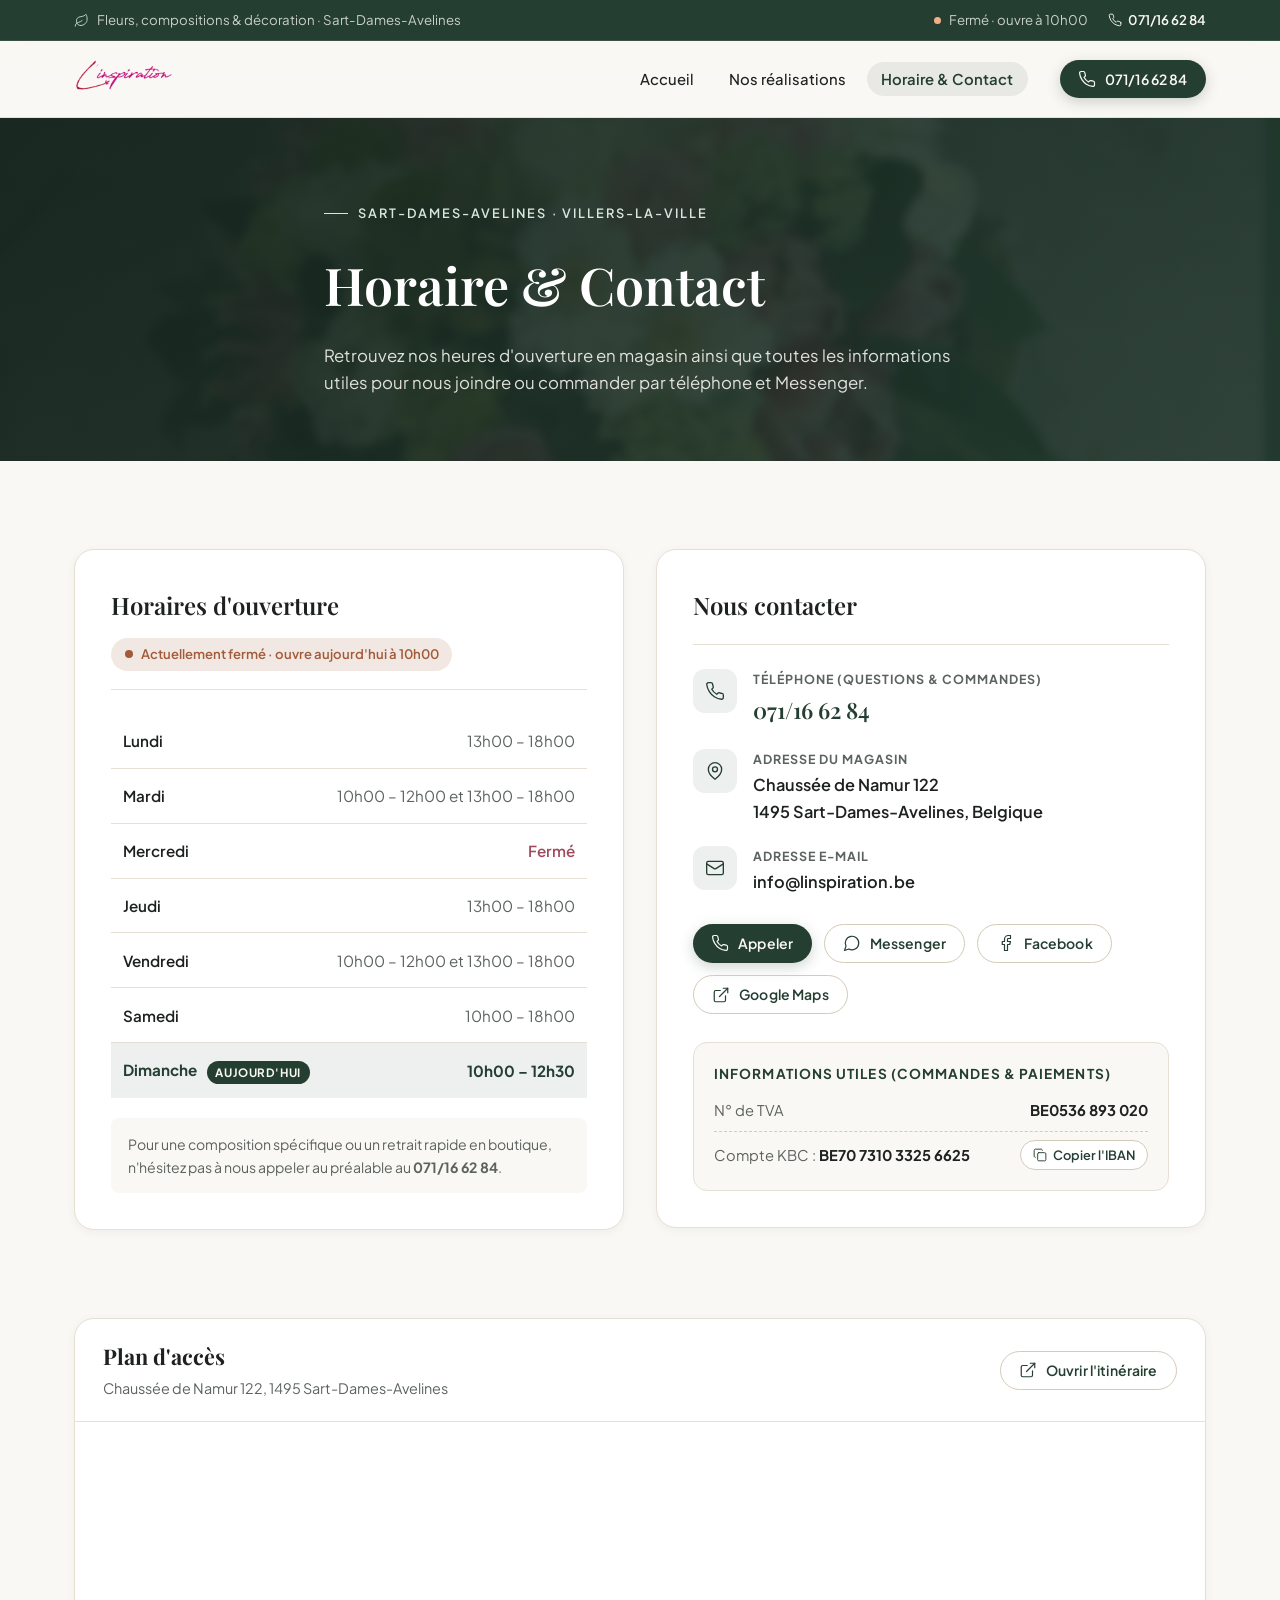
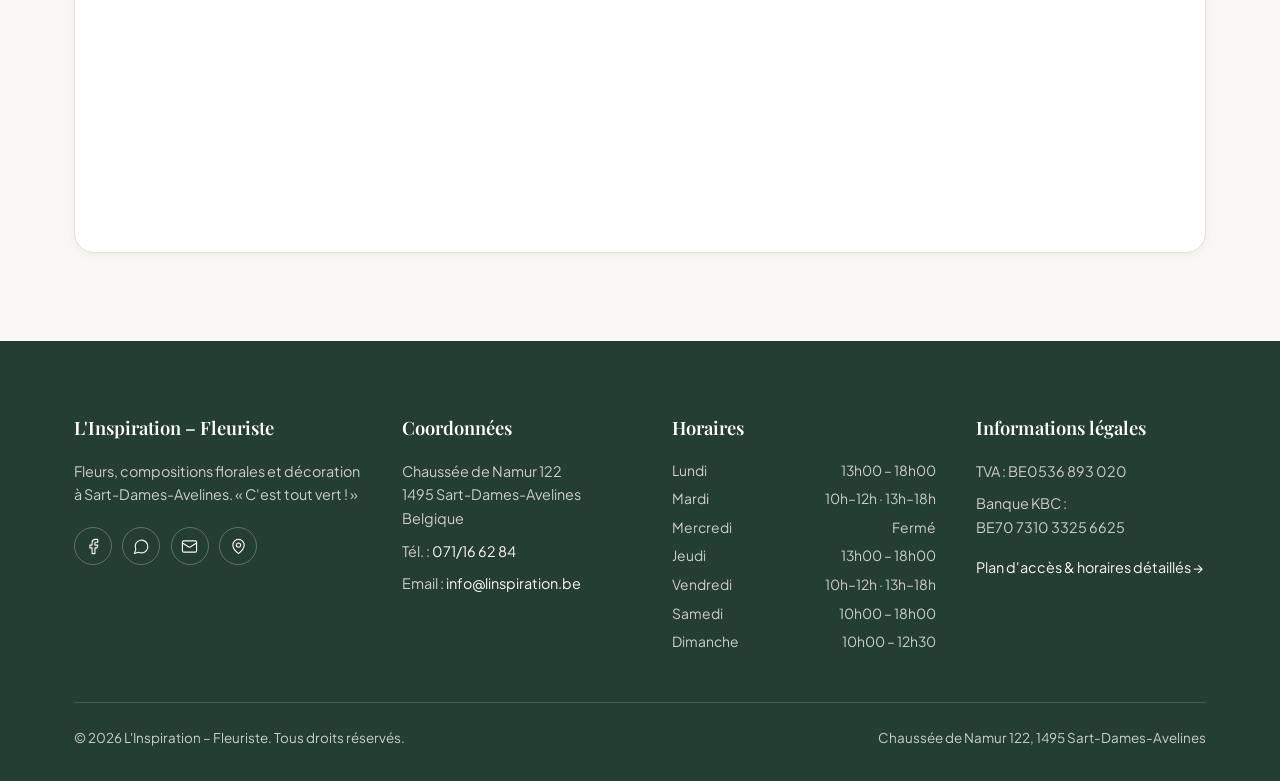
==== horaire-contact.html @ 0d16fe01 "first commit" ====
<!DOCTYPE html>
<html lang="fr">
<head>
  <meta charset="UTF-8">
  <meta name="viewport" content="width=device-width, initial-scale=1.0">
  <title>Horaire &amp; Contact – L'Inspiration – Fleuriste</title>
  <meta name="description" content="Consultez les horaires d'ouverture, le plan d'accès et les coordonnées de L'Inspiration – Fleuriste, Chaussée de Namur 122 à Sart-Dames-Avelines.">
  <!-- Retirer cette balise lors de la mise en production finale -->
  <meta name="robots" content="noindex, nofollow">

  <link rel="preconnect" href="https://fonts.googleapis.com">
  <link rel="preconnect" href="https://fonts.gstatic.com" crossorigin>
  <link href="https://fonts.googleapis.com/css2?family=Playfair+Display:ital,wght@0,500;0,600;0,700;1,400&family=Plus+Jakarta+Sans:wght@400;500;600;700&display=swap" rel="stylesheet">
  <link rel="stylesheet" href="styles.css">
</head>
<body>
  <!-- Top bar -->
  <div class="topbar">
    <div class="container topbar__inner">
      <div class="topbar__left">
        <svg viewBox="0 0 24 24" fill="none" stroke="currentColor" stroke-width="1.6" stroke-linecap="round" stroke-linejoin="round" aria-hidden="true"><path d="M11 20A7 7 0 0 1 9.8 6.1C15.5 5 17 4.48 19 2c1 2 2 4.18 2 8 0 5.5-4.78 10-10 10Z"/><path d="M2 21c0-3 1.85-5.36 5.08-6C9.5 14.52 12 13 13 12"/></svg>
        <span>Fleurs, compositions &amp; décoration · Sart-Dames-Avelines</span>
      </div>
      <div class="topbar__right">
        <span class="topbar__status js-open-status" data-status-format="short">
          <span class="status-dot" aria-hidden="true"></span>
          <span class="js-status-text">Horaires d'ouverture</span>
        </span>
        <a href="tel:+3271166284" class="topbar__phone">
          <svg viewBox="0 0 24 24" fill="none" stroke="currentColor" stroke-width="1.6" stroke-linecap="round" stroke-linejoin="round" aria-hidden="true"><path d="M22 16.92v3a2 2 0 0 1-2.18 2 19.79 19.79 0 0 1-8.63-3.07 19.5 19.5 0 0 1-6-6 19.79 19.79 0 0 1-3.07-8.67A2 2 0 0 1 4.11 2h3a2 2 0 0 1 2 1.72 12.84 12.84 0 0 0 .7 2.81 2 2 0 0 1-.45 2.11L8.09 9.91a16 16 0 0 0 6 6l1.27-1.27a2 2 0 0 1 2.11-.45 12.84 12.84 0 0 0 2.81.7A2 2 0 0 1 22 16.92z"/></svg>
          <span>071/16 62 84</span>
        </a>
      </div>
    </div>
  </div>

  <!-- Navigation principale -->
  <header class="navbar">
    <div class="container navbar__inner">
      <a href="index.html" class="navbar__brand" aria-label="L'Inspiration – Fleuriste, retour à l'accueil">
        <img src="assets/cropped-001-e1586112991215.png" alt="Logo L'Inspiration – Fleuriste" class="navbar__logo" width="104" height="48">
      </a>

      <nav class="navbar__menu" id="main-menu" aria-label="Navigation principale">
        <ul class="navbar__links">
          <li><a href="index.html" class="navbar__link">Accueil</a></li>
          <li><a href="index.html#realisations" class="navbar__link">Nos réalisations</a></li>
          <li><a href="horaire-contact.html" class="navbar__link" aria-current="page">Horaire &amp; Contact</a></li>
        </ul>
        <a href="tel:+3271166284" class="btn btn--primary btn--sm">
          <svg viewBox="0 0 24 24" fill="none" stroke="currentColor" stroke-width="1.6" stroke-linecap="round" stroke-linejoin="round" aria-hidden="true"><path d="M22 16.92v3a2 2 0 0 1-2.18 2 19.79 19.79 0 0 1-8.63-3.07 19.5 19.5 0 0 1-6-6 19.79 19.79 0 0 1-3.07-8.67A2 2 0 0 1 4.11 2h3a2 2 0 0 1 2 1.72 12.84 12.84 0 0 0 .7 2.81 2 2 0 0 1-.45 2.11L8.09 9.91a16 16 0 0 0 6 6l1.27-1.27a2 2 0 0 1 2.11-.45 12.84 12.84 0 0 0 2.81.7A2 2 0 0 1 22 16.92z"/></svg>
          <span>071/16 62 84</span>
        </a>
      </nav>

      <button type="button" class="navbar__toggle" aria-label="Ouvrir le menu" aria-expanded="false" aria-controls="main-menu">
        <span></span>
        <span></span>
        <span></span>
      </button>
    </div>
  </header>

  <main>
    <!-- En-tête de page -->
    <section class="page-hero">
      <img src="assets/vasque-1920x1080.jpg" alt="" class="page-hero__bg" aria-hidden="true">
      <div class="page-hero__overlay" aria-hidden="true"></div>
      <div class="container page-hero__inner">
        <p class="hero__eyebrow">Sart-Dames-Avelines · Villers-la-Ville</p>
        <h1 class="page-hero__title">Horaire &amp; Contact</h1>
        <p class="page-hero__lead">
          Retrouvez nos heures d'ouverture en magasin ainsi que toutes les informations utiles pour nous joindre ou commander par téléphone et Messenger.
        </p>
      </div>
    </section>

    <!-- Grille Horaires + Coordonnées -->
    <section class="section">
      <div class="container contact-grid">
        <!-- Carte Horaires -->
        <div class="info-card reveal">
          <div class="info-card__head">
            <h2 class="info-card__title">Horaires d'ouverture</h2>
            <span class="status-pill js-open-status" data-status-format="long">
              <span class="status-dot" aria-hidden="true"></span>
              <span class="js-status-text">Vérification...</span>
            </span>
          </div>

          <table class="hours-table" aria-label="Horaires d'ouverture de la boutique">
            <tbody>
              <tr data-day-index="1">
                <th scope="row">Lundi</th>
                <td>13h00 – 18h00</td>
              </tr>
              <tr data-day-index="2">
                <th scope="row">Mardi</th>
                <td>10h00 – 12h00 et 13h00 – 18h00</td>
              </tr>
              <tr data-day-index="3">
                <th scope="row">Mercredi</th>
                <td class="is-closed-day">Fermé</td>
              </tr>
              <tr data-day-index="4">
                <th scope="row">Jeudi</th>
                <td>13h00 – 18h00</td>
              </tr>
              <tr data-day-index="5">
                <th scope="row">Vendredi</th>
                <td>10h00 – 12h00 et 13h00 – 18h00</td>
              </tr>
              <tr data-day-index="6">
                <th scope="row">Samedi</th>
                <td>10h00 – 18h00</td>
              </tr>
              <tr data-day-index="0">
                <th scope="row">Dimanche</th>
                <td>10h00 – 12h30</td>
              </tr>
            </tbody>
          </table>

          <p class="hours-note">
            Pour une composition spécifique ou un retrait rapide en boutique, n'hésitez pas à nous appeler au préalable au <strong>071/16 62 84</strong>.
          </p>
        </div>

        <!-- Carte Coordonnées & Paiement -->
        <div class="info-card reveal">
          <div class="info-card__head">
            <h2 class="info-card__title">Nous contacter</h2>
          </div>

          <div class="contact-list">
            <div class="contact-item">
              <div class="contact-item__icon"><svg viewBox="0 0 24 24" fill="none" stroke="currentColor" stroke-width="1.6" stroke-linecap="round" stroke-linejoin="round" aria-hidden="true"><path d="M22 16.92v3a2 2 0 0 1-2.18 2 19.79 19.79 0 0 1-8.63-3.07 19.5 19.5 0 0 1-6-6 19.79 19.79 0 0 1-3.07-8.67A2 2 0 0 1 4.11 2h3a2 2 0 0 1 2 1.72 12.84 12.84 0 0 0 .7 2.81 2 2 0 0 1-.45 2.11L8.09 9.91a16 16 0 0 0 6 6l1.27-1.27a2 2 0 0 1 2.11-.45 12.84 12.84 0 0 0 2.81.7A2 2 0 0 1 22 16.92z"/></svg></div>
              <div>
                <span class="contact-item__label">Téléphone (questions &amp; commandes)</span>
                <a href="tel:+3271166284" class="contact-item__value contact-item__value--lg contact-item__link">071/16 62 84</a>
              </div>
            </div>

            <div class="contact-item">
              <div class="contact-item__icon"><svg viewBox="0 0 24 24" fill="none" stroke="currentColor" stroke-width="1.6" stroke-linecap="round" stroke-linejoin="round" aria-hidden="true"><path d="M20 10c0 6-8 12-8 12s-8-6-8-12a8 8 0 0 1 16 0Z"/><circle cx="12" cy="10" r="3"/></svg></div>
              <div>
                <span class="contact-item__label">Adresse du magasin</span>
                <address class="contact-item__value">
                  Chaussée de Namur 122<br>
                  1495 Sart-Dames-Avelines, Belgique
                </address>
              </div>
            </div>

            <div class="contact-item">
              <div class="contact-item__icon"><svg viewBox="0 0 24 24" fill="none" stroke="currentColor" stroke-width="1.6" stroke-linecap="round" stroke-linejoin="round" aria-hidden="true"><rect width="20" height="16" x="2" y="4" rx="2"/><path d="m22 7-8.97 5.7a1.94 1.94 0 0 1-2.06 0L2 7"/></svg></div>
              <div>
                <span class="contact-item__label">Adresse e-mail</span>
                <a href="mailto:info@linspiration.be" class="contact-item__value contact-item__link">info@linspiration.be</a>
              </div>
            </div>
          </div>

          <div class="contact-actions">
            <a href="tel:+3271166284" class="btn btn--primary btn--sm">
              <svg viewBox="0 0 24 24" fill="none" stroke="currentColor" stroke-width="1.6" stroke-linecap="round" stroke-linejoin="round" aria-hidden="true"><path d="M22 16.92v3a2 2 0 0 1-2.18 2 19.79 19.79 0 0 1-8.63-3.07 19.5 19.5 0 0 1-6-6 19.79 19.79 0 0 1-3.07-8.67A2 2 0 0 1 4.11 2h3a2 2 0 0 1 2 1.72 12.84 12.84 0 0 0 .7 2.81 2 2 0 0 1-.45 2.11L8.09 9.91a16 16 0 0 0 6 6l1.27-1.27a2 2 0 0 1 2.11-.45 12.84 12.84 0 0 0 2.81.7A2 2 0 0 1 22 16.92z"/></svg>
              <span>Appeler</span>
            </a>
            <a href="https://www.messenger.com/t/1803857509942127" target="_blank" rel="noopener noreferrer" class="btn btn--outline btn--sm">
              <svg viewBox="0 0 24 24" fill="none" stroke="currentColor" stroke-width="1.6" stroke-linecap="round" stroke-linejoin="round" aria-hidden="true"><path d="M7.9 20A9 9 0 1 0 4 16.1L2 22Z"/></svg>
              <span>Messenger</span>
            </a>
            <a href="https://www.facebook.com/Linspiration-1803857509942127/" target="_blank" rel="noopener noreferrer" class="btn btn--outline btn--sm">
              <svg viewBox="0 0 24 24" fill="none" stroke="currentColor" stroke-width="1.6" stroke-linecap="round" stroke-linejoin="round" aria-hidden="true"><path d="M18 2h-3a5 5 0 0 0-5 5v3H7v4h3v8h4v-8h3l1-4h-4V7a1 1 0 0 1 1-1h3z"/></svg>
              <span>Facebook</span>
            </a>
            <a href="https://goo.gl/maps/VJ64r3A7Ef9FLyR17" target="_blank" rel="noopener noreferrer" class="btn btn--outline btn--sm">
              <svg viewBox="0 0 24 24" fill="none" stroke="currentColor" stroke-width="1.6" stroke-linecap="round" stroke-linejoin="round" aria-hidden="true"><path d="M18 13v6a2 2 0 0 1-2 2H5a2 2 0 0 1-2-2V8a2 2 0 0 1 2-2h6"/><polyline points="15 3 21 3 21 9"/><line x1="10" x2="21" y1="14" y2="3"/></svg>
              <span>Google Maps</span>
            </a>
          </div>

          <div class="payment-box">
            <h3 class="payment-box__title">Informations utiles (commandes &amp; paiements)</h3>
            <div class="payment-box__row">
              <span>N° de TVA</span>
              <strong>BE0536 893 020</strong>
            </div>
            <div class="payment-box__row">
              <span>Compte KBC : <strong>BE70 7310 3325 6625</strong></span>
              <button type="button" class="copy-btn js-copy-iban" data-copy="BE70 7310 3325 6625">
                <svg viewBox="0 0 24 24" fill="none" stroke="currentColor" stroke-width="1.6" stroke-linecap="round" stroke-linejoin="round" aria-hidden="true"><rect width="14" height="14" x="8" y="8" rx="2" ry="2"/><path d="M4 16c-1.1 0-2-.9-2-2V4c0-1.1.9-2 2-2h10c1.1 0 2 .9 2 2"/></svg>
                <span class="js-copy-label">Copier l'IBAN</span>
              </button>
            </div>
          </div>
        </div>
      </div>
    </section>

    <!-- Carte interactive -->
    <section class="section map-section">
      <div class="container">
        <div class="map-card reveal">
          <div class="map-card__bar">
            <div>
              <h2>Plan d'accès</h2>
              <span style="font-size: 0.9rem; color: var(--text-muted);">Chaussée de Namur 122, 1495 Sart-Dames-Avelines</span>
            </div>
            <a href="https://goo.gl/maps/VJ64r3A7Ef9FLyR17" target="_blank" rel="noopener noreferrer" class="btn btn--outline btn--sm">
              <svg viewBox="0 0 24 24" fill="none" stroke="currentColor" stroke-width="1.6" stroke-linecap="round" stroke-linejoin="round" aria-hidden="true"><path d="M18 13v6a2 2 0 0 1-2 2H5a2 2 0 0 1-2-2V8a2 2 0 0 1 2-2h6"/><polyline points="15 3 21 3 21 9"/><line x1="10" x2="21" y1="14" y2="3"/></svg>
              <span>Ouvrir l'itinéraire</span>
            </a>
          </div>
          <iframe
            class="map-card__frame"
            title="Plan d'accès – L'Inspiration Fleuriste à Sart-Dames-Avelines"
            src="https://maps.google.com/maps?q=Chauss%C3%A9e%20de%20Namur,%20122%201495%20Sart-Dames-Avelines&z=14&output=embed&iwloc=near"
            loading="lazy"
            referrerpolicy="no-referrer-when-downgrade"
            allowfullscreen>
          </iframe>
        </div>
      </div>
    </section>
  </main>

  <!-- Pied de page -->
  <footer class="footer">
    <div class="container">
      <div class="footer__grid">
        <div>
          <h3 class="footer__title">L'Inspiration – Fleuriste</h3>
          <p class="footer__text">Fleurs, compositions florales et décoration à Sart-Dames-Avelines. « C'est tout vert ! »</p>
          <div class="footer__socials">
            <a href="https://www.facebook.com/Linspiration-1803857509942127/" target="_blank" rel="noopener noreferrer" class="footer__social" aria-label="Facebook">
              <svg viewBox="0 0 24 24" fill="none" stroke="currentColor" stroke-width="1.6" stroke-linecap="round" stroke-linejoin="round" aria-hidden="true"><path d="M18 2h-3a5 5 0 0 0-5 5v3H7v4h3v8h4v-8h3l1-4h-4V7a1 1 0 0 1 1-1h3z"/></svg>
            </a>
            <a href="https://www.messenger.com/t/1803857509942127" target="_blank" rel="noopener noreferrer" class="footer__social" aria-label="Messenger">
              <svg viewBox="0 0 24 24" fill="none" stroke="currentColor" stroke-width="1.6" stroke-linecap="round" stroke-linejoin="round" aria-hidden="true"><path d="M7.9 20A9 9 0 1 0 4 16.1L2 22Z"/></svg>
            </a>
            <a href="mailto:info@linspiration.be" class="footer__social" aria-label="Envoyer un email">
              <svg viewBox="0 0 24 24" fill="none" stroke="currentColor" stroke-width="1.6" stroke-linecap="round" stroke-linejoin="round" aria-hidden="true"><rect width="20" height="16" x="2" y="4" rx="2"/><path d="m22 7-8.97 5.7a1.94 1.94 0 0 1-2.06 0L2 7"/></svg>
            </a>
            <a href="https://goo.gl/maps/VJ64r3A7Ef9FLyR17" target="_blank" rel="noopener noreferrer" class="footer__social" aria-label="Voir sur Google Maps">
              <svg viewBox="0 0 24 24" fill="none" stroke="currentColor" stroke-width="1.6" stroke-linecap="round" stroke-linejoin="round" aria-hidden="true"><path d="M20 10c0 6-8 12-8 12s-8-6-8-12a8 8 0 0 1 16 0Z"/><circle cx="12" cy="10" r="3"/></svg>
            </a>
          </div>
        </div>

        <div>
          <h3 class="footer__title">Coordonnées</h3>
          <address class="footer__text">
            Chaussée de Namur 122<br>
            1495 Sart-Dames-Avelines<br>
            Belgique
          </address>
          <p class="footer__text">
            Tél. : <a href="tel:+3271166284" class="footer__link">071/16 62 84</a>
          </p>
          <p class="footer__text">
            Email : <a href="mailto:info@linspiration.be" class="footer__link">info@linspiration.be</a>
          </p>
        </div>

        <div>
          <h3 class="footer__title">Horaires</h3>
          <ul class="footer__hours">
            <li><span>Lundi</span><span>13h00 – 18h00</span></li>
            <li><span>Mardi</span><span>10h–12h · 13h–18h</span></li>
            <li><span>Mercredi</span><span>Fermé</span></li>
            <li><span>Jeudi</span><span>13h00 – 18h00</span></li>
            <li><span>Vendredi</span><span>10h–12h · 13h–18h</span></li>
            <li><span>Samedi</span><span>10h00 – 18h00</span></li>
            <li><span>Dimanche</span><span>10h00 – 12h30</span></li>
          </ul>
        </div>

        <div>
          <h3 class="footer__title">Informations légales</h3>
          <p class="footer__text">TVA : BE0536 893 020</p>
          <p class="footer__text">Banque KBC :<br>BE70 7310 3325 6625</p>
          <p class="footer__text" style="margin-top: 1rem;">
            <a href="horaire-contact.html" class="footer__link">Plan d'accès &amp; horaires détaillés →</a>
          </p>
        </div>
      </div>

      <div class="footer__bottom">
        <span>© 2026 L'Inspiration – Fleuriste. Tous droits réservés.</span>
        <span>Chaussée de Namur 122, 1495 Sart-Dames-Avelines</span>
      </div>
    </div>
  </footer>

  <script src="script.js" defer></script>
</body>
</html>
---- styles.css ----
/* ==========================================================================
   L'Inspiration – Fleuriste | Stylesheet
   Esthétique : Atelier Botanique Éditorial
   ========================================================================== */

:root {
  /* Palette */
  --bg-primary: #FAF8F4;
  --bg-secondary: #F1EDE4;
  --surface: #FFFFFF;
  --border: #E6E0D4;
  --border-strong: #D4CBB8;

  --primary: #243E32;
  --primary-hover: #1A2E25;
  --primary-soft: rgba(36, 62, 50, 0.08);
  --accent: #9E4B5E;
  --accent-soft: rgba(158, 75, 94, 0.1);

  --text-main: #1E221F;
  --text-muted: #5C635E;
  --text-on-dark: #FAF8F4;
  --text-on-dark-muted: rgba(250, 248, 244, 0.78);

  --status-open: #2E7D4F;
  --status-open-bg: rgba(46, 125, 79, 0.14);
  --status-closed: #A35A38;
  --status-closed-bg: rgba(163, 90, 56, 0.14);

  /* Typographie */
  --font-serif: "Playfair Display", Georgia, "Times New Roman", serif;
  --font-sans: "Plus Jakarta Sans", -apple-system, BlinkMacSystemFont, "Segoe UI", sans-serif;

  /* Rayons & Ombres */
  --radius-sm: 8px;
  --radius-md: 14px;
  --radius-lg: 20px;
  --radius-pill: 9999px;

  --shadow-sm: 0 2px 10px rgba(30, 34, 31, 0.05);
  --shadow-md: 0 10px 30px rgba(30, 34, 31, 0.08);
  --shadow-lg: 0 20px 50px rgba(20, 30, 25, 0.18);

  /* Transitions */
  --ease: cubic-bezier(0.22, 1, 0.36, 1);
  --t-fast: 180ms var(--ease);
  --t-normal: 300ms var(--ease);
  --t-slow: 500ms var(--ease);

  /* Layout */
  --container: 1180px;
  --nav-height: 76px;
}

/* Reset & Base
   ========================================================================== */
*,
*::before,
*::after {
  box-sizing: border-box;
}

html {
  scroll-behavior: smooth;
  -webkit-text-size-adjust: 100%;
}

body {
  margin: 0;
  font-family: var(--font-sans);
  font-size: 16px;
  line-height: 1.65;
  color: var(--text-main);
  background-color: var(--bg-primary);
  -webkit-font-smoothing: antialiased;
  -moz-osx-font-smoothing: grayscale;
}

img {
  display: block;
  max-width: 100%;
  height: auto;
}

a {
  color: inherit;
  text-decoration: none;
}

ul,
ol {
  margin: 0;
  padding: 0;
  list-style: none;
}

button {
  font-family: inherit;
  font-size: inherit;
  color: inherit;
  background: none;
  border: none;
  cursor: pointer;
}

address {
  font-style: normal;
}

:focus-visible {
  outline: 2px solid var(--accent);
  outline-offset: 3px;
}

.sr-only {
  position: absolute;
  width: 1px;
  height: 1px;
  padding: 0;
  margin: -1px;
  overflow: hidden;
  clip: rect(0, 0, 0, 0);
  white-space: nowrap;
  border: 0;
}

.container {
  width: 100%;
  max-width: var(--container);
  margin: 0 auto;
  padding: 0 1.5rem;
}

/* Boutons & Badges
   ========================================================================== */
.btn {
  display: inline-flex;
  align-items: center;
  justify-content: center;
  gap: 0.55rem;
  padding: 0.85rem 1.5rem;
  border-radius: var(--radius-pill);
  font-size: 0.94rem;
  font-weight: 600;
  letter-spacing: 0.01em;
  line-height: 1.2;
  transition: background-color var(--t-fast), color var(--t-fast), border-color var(--t-fast), transform var(--t-fast), box-shadow var(--t-fast);
  white-space: nowrap;
}

.btn svg {
  width: 18px;
  height: 18px;
  flex-shrink: 0;
}

.btn:active {
  transform: translateY(1px);
}

.btn--primary {
  background-color: var(--primary);
  color: var(--text-on-dark);
  box-shadow: 0 4px 14px rgba(36, 62, 50, 0.22);
}

.btn--primary:hover {
  background-color: var(--primary-hover);
  transform: translateY(-1px);
  box-shadow: 0 8px 20px rgba(36, 62, 50, 0.28);
}

.btn--light {
  background-color: var(--bg-primary);
  color: var(--primary);
  box-shadow: 0 4px 16px rgba(0, 0, 0, 0.16);
}

.btn--light:hover {
  background-color: #FFFFFF;
  transform: translateY(-1px);
}

.btn--outline-light {
  background-color: rgba(250, 248, 244, 0.12);
  color: var(--text-on-dark);
  border: 1px solid rgba(250, 248, 244, 0.45);
  backdrop-filter: blur(8px);
  -webkit-backdrop-filter: blur(8px);
}

.btn--outline-light:hover {
  background-color: rgba(250, 248, 244, 0.22);
  border-color: var(--text-on-dark);
  transform: translateY(-1px);
}

.btn--outline {
  background-color: transparent;
  color: var(--primary);
  border: 1px solid var(--border-strong);
}

.btn--outline:hover {
  background-color: var(--primary-soft);
  border-color: var(--primary);
}

.btn--sm {
  padding: 0.6rem 1.15rem;
  font-size: 0.875rem;
}

/* Status Pill */
.status-pill {
  display: inline-flex;
  align-items: center;
  gap: 0.5rem;
  padding: 0.35rem 0.85rem;
  border-radius: var(--radius-pill);
  font-size: 0.82rem;
  font-weight: 600;
  background-color: var(--bg-secondary);
  color: var(--text-muted);
}

.status-pill .status-dot {
  width: 8px;
  height: 8px;
  border-radius: 50%;
  background-color: currentColor;
  flex-shrink: 0;
}

.status-pill.is-open {
  background-color: var(--status-open-bg);
  color: var(--status-open);
}

.status-pill.is-closed {
  background-color: var(--status-closed-bg);
  color: var(--status-closed);
}

.status-pill--hero {
  background-color: rgba(250, 248, 244, 0.14);
  color: var(--text-on-dark);
  border: 1px solid rgba(250, 248, 244, 0.24);
  backdrop-filter: blur(8px);
  -webkit-backdrop-filter: blur(8px);
}

.status-pill--hero.is-open .status-dot {
  background-color: #6EE7A0;
  box-shadow: 0 0 0 3px rgba(110, 231, 160, 0.25);
}

.status-pill--hero.is-closed .status-dot {
  background-color: #F4B084;
}

/* Top Bar
   ========================================================================== */
.topbar {
  background-color: var(--primary);
  color: var(--text-on-dark);
  font-size: 0.83rem;
  border-bottom: 1px solid rgba(250, 248, 244, 0.1);
}

.topbar__inner {
  display: flex;
  align-items: center;
  justify-content: space-between;
  gap: 1rem;
  min-height: 40px;
  padding-top: 0.35rem;
  padding-bottom: 0.35rem;
}

.topbar__left {
  display: flex;
  align-items: center;
  gap: 0.5rem;
  color: var(--text-on-dark-muted);
}

.topbar__left svg {
  width: 15px;
  height: 15px;
  color: #B9D4C5;
  flex-shrink: 0;
}

.topbar__right {
  display: flex;
  align-items: center;
  gap: 1.25rem;
}

.topbar__status {
  display: inline-flex;
  align-items: center;
  gap: 0.45rem;
  color: var(--text-on-dark-muted);
}

.topbar__status .status-dot {
  width: 7px;
  height: 7px;
  border-radius: 50%;
  background-color: #B9D4C5;
}

.topbar__status.is-open .status-dot {
  background-color: #6EE7A0;
}

.topbar__status.is-closed .status-dot {
  background-color: #F4B084;
}

.topbar__phone {
  display: inline-flex;
  align-items: center;
  gap: 0.4rem;
  font-weight: 600;
  color: var(--text-on-dark);
  transition: opacity var(--t-fast);
}

.topbar__phone svg {
  width: 14px;
  height: 14px;
}

.topbar__phone:hover {
  opacity: 0.82;
}

/* Navigation
   ========================================================================== */
.navbar {
  position: sticky;
  top: 0;
  z-index: 100;
  background-color: rgba(250, 248, 244, 0.92);
  backdrop-filter: blur(14px);
  -webkit-backdrop-filter: blur(14px);
  border-bottom: 1px solid var(--border);
  transition: box-shadow var(--t-normal), background-color var(--t-normal);
}

.navbar.is-scrolled {
  background-color: rgba(250, 248, 244, 0.98);
  box-shadow: var(--shadow-sm);
}

.navbar__inner {
  display: flex;
  align-items: center;
  justify-content: space-between;
  gap: 1.5rem;
  height: var(--nav-height);
}

.navbar__brand {
  display: inline-flex;
  align-items: center;
  gap: 0.75rem;
  flex-shrink: 0;
}

.navbar__logo {
  height: 48px;
  width: auto;
  mix-blend-mode: multiply;
  filter: contrast(1.06);
  transition: transform var(--t-fast);
}

.navbar__brand:hover .navbar__logo {
  transform: scale(1.02);
}

.navbar__menu {
  display: flex;
  align-items: center;
  gap: 2rem;
}

.navbar__links {
  display: flex;
  align-items: center;
  gap: 0.4rem;
}

.navbar__link {
  position: relative;
  padding: 0.5rem 0.9rem;
  border-radius: var(--radius-pill);
  font-size: 0.93rem;
  font-weight: 500;
  color: var(--text-main);
  transition: color var(--t-fast), background-color var(--t-fast);
}

.navbar__link:hover {
  color: var(--primary);
  background-color: var(--primary-soft);
}

.navbar__link[aria-current="page"] {
  color: var(--primary);
  font-weight: 600;
  background-color: var(--primary-soft);
}

.navbar__toggle {
  display: none;
  flex-direction: column;
  justify-content: center;
  align-items: center;
  gap: 5px;
  width: 44px;
  height: 44px;
  border-radius: var(--radius-sm);
  border: 1px solid var(--border);
  background-color: var(--surface);
}

.navbar__toggle span {
  display: block;
  width: 20px;
  height: 2px;
  background-color: var(--text-main);
  border-radius: 2px;
  transition: transform var(--t-fast), opacity var(--t-fast);
}

.navbar__toggle[aria-expanded="true"] span:nth-child(1) {
  transform: translateY(7px) rotate(45deg);
}

.navbar__toggle[aria-expanded="true"] span:nth-child(2) {
  opacity: 0;
}

.navbar__toggle[aria-expanded="true"] span:nth-child(3) {
  transform: translateY(-7px) rotate(-45deg);
}

/* Section Headers
   ========================================================================== */
.section {
  padding: 5.5rem 0;
}

.section--tinted {
  background-color: var(--bg-secondary);
}

.section-header {
  max-width: 640px;
  margin: 0 auto 3.25rem;
  text-align: center;
}

.eyebrow {
  display: inline-block;
  font-size: 0.78rem;
  font-weight: 700;
  text-transform: uppercase;
  letter-spacing: 0.16em;
  color: var(--accent);
  margin-bottom: 0.75rem;
}

.section-title {
  font-family: var(--font-serif);
  font-size: clamp(2rem, 4vw, 2.75rem);
  font-weight: 600;
  line-height: 1.18;
  color: var(--text-main);
  margin: 0 0 1rem;
}

.section-lead {
  font-size: 1.03rem;
  color: var(--text-muted);
  margin: 0;
}

/* Hero (Accueil)
   ========================================================================== */
.hero {
  position: relative;
  min-height: min(82vh, 720px);
  display: flex;
  align-items: center;
  overflow: hidden;
  background-color: #1A2B23;
  padding: 4.5rem 0;
}

.hero__bg {
  position: absolute;
  inset: -16px;
  width: calc(100% + 32px);
  height: calc(100% + 32px);
  object-fit: cover;
  object-position: center;
  filter: blur(5px) brightness(0.75);
  transform: scale(1.04);
}

.hero__overlay {
  position: absolute;
  inset: 0;
  background: linear-gradient(
    115deg,
    rgba(22, 39, 31, 0.88) 0%,
    rgba(28, 50, 40, 0.76) 52%,
    rgba(22, 39, 31, 0.62) 100%
  );
}

.hero__grid {
  position: relative;
  z-index: 2;
  display: grid;
  grid-template-columns: minmax(0, 1.18fr) minmax(0, 0.82fr);
  gap: 3.5rem;
  align-items: center;
}

.hero__content {
  color: var(--text-on-dark);
}

.hero__eyebrow {
  display: inline-flex;
  align-items: center;
  gap: 0.6rem;
  font-size: 0.8rem;
  font-weight: 600;
  text-transform: uppercase;
  letter-spacing: 0.16em;
  color: #D7E5DC;
  margin-bottom: 1.15rem;
}

.hero__eyebrow::before {
  content: "";
  width: 24px;
  height: 1px;
  background-color: #D7E5DC;
}

.hero__title {
  font-family: var(--font-serif);
  font-size: clamp(2.4rem, 5.2vw, 3.9rem);
  font-weight: 600;
  line-height: 1.08;
  margin: 0 0 1.25rem;
  color: #FFFFFF;
}

.hero__title em {
  font-style: italic;
  font-weight: 400;
  color: #D5E8D9;
  display: block;
  margin-top: 0.2rem;
}

.hero__subtitle {
  font-size: 1.08rem;
  line-height: 1.7;
  color: rgba(250, 248, 244, 0.9);
  max-width: 540px;
  margin: 0 0 1.6rem;
}

.hero__actions {
  display: flex;
  flex-wrap: wrap;
  gap: 0.9rem;
  margin-bottom: 1.8rem;
}

.hero__meta {
  display: flex;
  flex-wrap: wrap;
  align-items: center;
  gap: 0.85rem 1.25rem;
  font-size: 0.88rem;
  color: var(--text-on-dark-muted);
}

.hero__today {
  display: inline-flex;
  align-items: center;
  gap: 0.45rem;
}

.hero__today svg {
  width: 16px;
  height: 16px;
  opacity: 0.85;
}

.hero__showcase {
  position: relative;
  justify-self: end;
  width: 100%;
  max-width: 410px;
}

.hero__frame {
  position: relative;
  border-radius: var(--radius-lg);
  overflow: hidden;
  border: 6px solid rgba(250, 248, 244, 0.92);
  box-shadow: var(--shadow-lg);
  aspect-ratio: 4 / 5;
  background-color: var(--bg-secondary);
}

.hero__frame img {
  width: 100%;
  height: 100%;
  object-fit: cover;
}

.hero__caption {
  position: absolute;
  left: 1rem;
  right: 1rem;
  bottom: 1rem;
  padding: 0.8rem 1rem;
  border-radius: var(--radius-md);
  background-color: rgba(250, 248, 244, 0.94);
  backdrop-filter: blur(8px);
  -webkit-backdrop-filter: blur(8px);
  color: var(--text-main);
  display: flex;
  align-items: center;
  justify-content: space-between;
  gap: 0.75rem;
  font-size: 0.85rem;
}

.hero__caption strong {
  display: block;
  font-family: var(--font-serif);
  font-size: 0.98rem;
  color: var(--primary);
}

.hero__caption span {
  color: var(--text-muted);
  font-size: 0.8rem;
}

/* Notre Univers (3 Piliers)
   ========================================================================== */
.pillars {
  display: grid;
  grid-template-columns: repeat(3, 1fr);
  gap: 1.75rem;
}

.pillar-card {
  background-color: var(--surface);
  border: 1px solid var(--border);
  border-radius: var(--radius-lg);
  padding: 2.25rem 1.85rem;
  transition: transform var(--t-normal), box-shadow var(--t-normal), border-color var(--t-normal);
}

.pillar-card:hover {
  transform: translateY(-4px);
  box-shadow: var(--shadow-md);
  border-color: var(--border-strong);
}

.pillar-card__icon {
  width: 52px;
  height: 52px;
  border-radius: 14px;
  background-color: var(--primary-soft);
  color: var(--primary);
  display: flex;
  align-items: center;
  justify-content: center;
  margin-bottom: 1.35rem;
}

.pillar-card__icon svg {
  width: 24px;
  height: 24px;
}

.pillar-card__title {
  font-family: var(--font-serif);
  font-size: 1.32rem;
  font-weight: 600;
  margin: 0 0 0.65rem;
  color: var(--text-main);
}

.pillar-card__desc {
  margin: 0;
  font-size: 0.95rem;
  color: var(--text-muted);
}

/* Galerie des Réalisations
   ========================================================================== */
.gallery-filters {
  display: flex;
  justify-content: center;
  flex-wrap: wrap;
  gap: 0.65rem;
  margin-bottom: 2.5rem;
}

.filter-btn {
  padding: 0.6rem 1.25rem;
  border-radius: var(--radius-pill);
  font-size: 0.88rem;
  font-weight: 600;
  color: var(--text-muted);
  background-color: var(--surface);
  border: 1px solid var(--border);
  transition: background-color var(--t-fast), color var(--t-fast), border-color var(--t-fast), transform var(--t-fast);
}

.filter-btn:hover {
  border-color: var(--primary);
  color: var(--primary);
}

.filter-btn.is-active {
  background-color: var(--primary);
  color: var(--text-on-dark);
  border-color: var(--primary);
}

.gallery-masonry {
  columns: 3 280px;
  column-gap: 1.35rem;
}

.gallery-card {
  break-inside: avoid;
  margin: 0 0 1.35rem;
  position: relative;
  border-radius: var(--radius-md);
  overflow: hidden;
  background-color: var(--surface);
  border: 1px solid var(--border);
  box-shadow: var(--shadow-sm);
  cursor: pointer;
  transition: transform var(--t-normal), box-shadow var(--t-normal);
}

.gallery-card.is-hidden {
  display: none;
}

.gallery-card:hover {
  transform: translateY(-3px);
  box-shadow: var(--shadow-md);
}

.gallery-card__trigger {
  display: block;
  width: 100%;
  padding: 0;
  text-align: left;
  position: relative;
}

.gallery-card__img-wrap {
  overflow: hidden;
  background-color: var(--bg-secondary);
}

.gallery-card img {
  width: 100%;
  height: auto;
  display: block;
  transition: transform var(--t-slow);
}

.gallery-card:hover img {
  transform: scale(1.04);
}

.gallery-card__caption {
  display: flex;
  align-items: center;
  justify-content: space-between;
  gap: 0.75rem;
  padding: 0.9rem 1.1rem;
  background-color: var(--surface);
}

.gallery-card__title {
  font-family: var(--font-serif);
  font-size: 1.02rem;
  font-weight: 600;
  color: var(--text-main);
}

.gallery-card__tag {
  font-size: 0.74rem;
  font-weight: 600;
  text-transform: uppercase;
  letter-spacing: 0.08em;
  color: var(--accent);
  background-color: var(--accent-soft);
  padding: 0.25rem 0.6rem;
  border-radius: var(--radius-pill);
  flex-shrink: 0;
}

/* Bandeau Commander & Visite
   ========================================================================== */
.visit-card {
  display: grid;
  grid-template-columns: 1fr 1.08fr;
  background-color: var(--surface);
  border: 1px solid var(--border);
  border-radius: var(--radius-lg);
  overflow: hidden;
  box-shadow: var(--shadow-md);
}

.visit-card__media {
  position: relative;
  min-height: 360px;
}

.visit-card__media img {
  width: 100%;
  height: 100%;
  object-fit: cover;
}

.visit-card__body {
  padding: 3rem;
  display: flex;
  flex-direction: column;
  justify-content: center;
}

.visit-card__body .section-title {
  font-size: clamp(1.75rem, 3vw, 2.25rem);
  margin-bottom: 1rem;
}

.visit-card__text {
  color: var(--text-muted);
  margin: 0 0 1.5rem;
}

.visit-card__details {
  display: grid;
  gap: 0.85rem;
  margin-bottom: 1.85rem;
  padding: 1.15rem 1.25rem;
  border-radius: var(--radius-md);
  background-color: var(--bg-primary);
  border: 1px solid var(--border);
}

.visit-card__row {
  display: flex;
  align-items: flex-start;
  gap: 0.75rem;
  font-size: 0.94rem;
}

.visit-card__row svg {
  width: 18px;
  height: 18px;
  color: var(--primary);
  margin-top: 3px;
  flex-shrink: 0;
}

.visit-card__actions {
  display: flex;
  flex-wrap: wrap;
  gap: 0.85rem;
}

/* Page Header (Horaire & Contact)
   ========================================================================== */
.page-hero {
  position: relative;
  padding: 4.5rem 0 4rem;
  overflow: hidden;
  background-color: #1A2B23;
  color: var(--text-on-dark);
}

.page-hero__bg {
  position: absolute;
  inset: -16px;
  width: calc(100% + 32px);
  height: calc(100% + 32px);
  object-fit: cover;
  filter: blur(5px) brightness(0.65);
}

.page-hero__overlay {
  position: absolute;
  inset: 0;
  background: linear-gradient(120deg, rgba(22, 39, 31, 0.9), rgba(36, 62, 50, 0.76));
}

.page-hero__inner {
  position: relative;
  z-index: 2;
  max-width: 680px;
}

.page-hero__title {
  font-family: var(--font-serif);
  font-size: clamp(2.2rem, 4.5vw, 3.25rem);
  font-weight: 600;
  margin: 0 0 0.85rem;
  color: #FFFFFF;
}

.page-hero__lead {
  font-size: 1.05rem;
  color: rgba(250, 248, 244, 0.88);
  margin: 0;
}

/* Horaire & Contact Grid
   ========================================================================== */
.contact-grid {
  display: grid;
  grid-template-columns: 1fr 1fr;
  gap: 2rem;
  align-items: start;
}

.info-card {
  background-color: var(--surface);
  border: 1px solid var(--border);
  border-radius: var(--radius-lg);
  padding: 2.25rem;
  box-shadow: var(--shadow-sm);
}

.info-card__head {
  display: flex;
  align-items: center;
  justify-content: space-between;
  flex-wrap: wrap;
  gap: 0.75rem;
  margin-bottom: 1.5rem;
  padding-bottom: 1.15rem;
  border-bottom: 1px solid var(--border);
}

.info-card__title {
  font-family: var(--font-serif);
  font-size: 1.5rem;
  font-weight: 600;
  margin: 0;
}

/* Tableau des Horaires */
.hours-table {
  width: 100%;
  border-collapse: collapse;
}

.hours-table tr {
  border-bottom: 1px solid var(--border);
  transition: background-color var(--t-fast);
}

.hours-table tr:last-child {
  border-bottom: none;
}

.hours-table th,
.hours-table td {
  padding: 0.9rem 0.75rem;
  font-size: 0.95rem;
}

.hours-table th {
  text-align: left;
  font-weight: 600;
  color: var(--text-main);
}

.hours-table td {
  text-align: right;
  color: var(--text-muted);
}

.hours-table tr.is-today {
  background-color: var(--primary-soft);
}

.hours-table tr.is-today th,
.hours-table tr.is-today td {
  color: var(--primary);
  font-weight: 700;
}

.hours-table tr.is-today th::after {
  content: "Aujourd'hui";
  display: inline-block;
  margin-left: 0.6rem;
  padding: 0.12rem 0.55rem;
  font-size: 0.72rem;
  font-weight: 700;
  text-transform: uppercase;
  letter-spacing: 0.05em;
  border-radius: var(--radius-pill);
  background-color: var(--primary);
  color: var(--text-on-dark);
  vertical-align: middle;
}

.hours-table .is-closed-day {
  color: var(--accent);
  font-weight: 600;
}

.hours-note {
  margin: 1.25rem 0 0;
  padding: 0.9rem 1.05rem;
  border-radius: var(--radius-sm);
  background-color: var(--bg-primary);
  font-size: 0.88rem;
  color: var(--text-muted);
}

/* Liste Coordonnées */
.contact-list {
  display: grid;
  gap: 1.25rem;
  margin-bottom: 1.75rem;
}

.contact-item {
  display: flex;
  align-items: flex-start;
  gap: 1rem;
}

.contact-item__icon {
  width: 44px;
  height: 44px;
  border-radius: 12px;
  background-color: var(--primary-soft);
  color: var(--primary);
  display: flex;
  align-items: center;
  justify-content: center;
  flex-shrink: 0;
}

.contact-item__icon svg {
  width: 20px;
  height: 20px;
}

.contact-item__label {
  display: block;
  font-size: 0.78rem;
  font-weight: 700;
  text-transform: uppercase;
  letter-spacing: 0.08em;
  color: var(--text-muted);
  margin-bottom: 0.15rem;
}

.contact-item__value {
  font-size: 1.02rem;
  font-weight: 600;
  color: var(--text-main);
}

.contact-item__value--lg {
  font-family: var(--font-serif);
  font-size: 1.4rem;
  color: var(--primary);
}

.contact-item__link:hover {
  color: var(--accent);
  text-decoration: underline;
}

.contact-actions {
  display: flex;
  flex-wrap: wrap;
  gap: 0.75rem;
  margin-bottom: 1.75rem;
}

/* Bloc Paiement / IBAN */
.payment-box {
  padding: 1.25rem;
  border-radius: var(--radius-md);
  background-color: var(--bg-primary);
  border: 1px solid var(--border);
}

.payment-box__title {
  font-size: 0.85rem;
  font-weight: 700;
  text-transform: uppercase;
  letter-spacing: 0.08em;
  color: var(--primary);
  margin: 0 0 0.75rem;
}

.payment-box__row {
  display: flex;
  align-items: center;
  justify-content: space-between;
  flex-wrap: wrap;
  gap: 0.65rem;
  font-size: 0.92rem;
  color: var(--text-muted);
}

.payment-box__row + .payment-box__row {
  margin-top: 0.55rem;
  padding-top: 0.55rem;
  border-top: 1px dashed var(--border-strong);
}

.payment-box strong {
  color: var(--text-main);
}

.copy-btn {
  display: inline-flex;
  align-items: center;
  gap: 0.4rem;
  padding: 0.35rem 0.75rem;
  border-radius: var(--radius-pill);
  font-size: 0.8rem;
  font-weight: 600;
  color: var(--primary);
  background-color: var(--surface);
  border: 1px solid var(--border-strong);
  transition: background-color var(--t-fast), color var(--t-fast), border-color var(--t-fast);
}

.copy-btn svg {
  width: 14px;
  height: 14px;
}

.copy-btn:hover {
  background-color: var(--primary);
  color: var(--text-on-dark);
  border-color: var(--primary);
}

.copy-btn.is-copied {
  background-color: var(--status-open);
  color: #FFFFFF;
  border-color: var(--status-open);
}

/* Carte Google Maps */
.map-section {
  padding-top: 0;
}

.map-card {
  background-color: var(--surface);
  border: 1px solid var(--border);
  border-radius: var(--radius-lg);
  overflow: hidden;
  box-shadow: var(--shadow-sm);
}

.map-card__bar {
  display: flex;
  align-items: center;
  justify-content: space-between;
  flex-wrap: wrap;
  gap: 1rem;
  padding: 1.25rem 1.75rem;
  border-bottom: 1px solid var(--border);
}

.map-card__bar h2 {
  font-family: var(--font-serif);
  font-size: 1.35rem;
  margin: 0;
}

.map-card__frame {
  display: block;
  width: 100%;
  height: 430px;
  border: 0;
}

/* Lightbox
   ========================================================================== */
.lightbox {
  position: fixed;
  inset: 0;
  z-index: 1000;
  display: flex;
  align-items: center;
  justify-content: center;
  padding: 2rem 1.25rem;
  background-color: rgba(18, 30, 24, 0.93);
  backdrop-filter: blur(8px);
  -webkit-backdrop-filter: blur(8px);
  opacity: 0;
  visibility: hidden;
  transition: opacity var(--t-normal), visibility var(--t-normal);
}

.lightbox.is-open {
  opacity: 1;
  visibility: visible;
}

.lightbox__dialog {
  position: relative;
  max-width: min(960px, 92vw);
  max-height: 88vh;
  display: flex;
  flex-direction: column;
  align-items: center;
  gap: 1rem;
}

.lightbox__img {
  max-width: 100%;
  max-height: 74vh;
  width: auto;
  height: auto;
  border-radius: var(--radius-md);
  box-shadow: var(--shadow-lg);
  object-fit: contain;
}

.lightbox__meta {
  display: flex;
  align-items: center;
  justify-content: space-between;
  gap: 1.5rem;
  width: 100%;
  color: var(--text-on-dark);
}

.lightbox__caption {
  font-family: var(--font-serif);
  font-size: 1.2rem;
}

.lightbox__counter {
  font-size: 0.88rem;
  color: var(--text-on-dark-muted);
  white-space: nowrap;
}

.lightbox__btn {
  position: fixed;
  width: 48px;
  height: 48px;
  border-radius: 50%;
  background-color: rgba(250, 248, 244, 0.14);
  border: 1px solid rgba(250, 248, 244, 0.25);
  color: #FFFFFF;
  display: flex;
  align-items: center;
  justify-content: center;
  transition: background-color var(--t-fast), transform var(--t-fast);
}

.lightbox__btn svg {
  width: 22px;
  height: 22px;
}

.lightbox__btn:hover {
  background-color: rgba(250, 248, 244, 0.28);
}

.lightbox__close {
  top: 1.25rem;
  right: 1.25rem;
}

.lightbox__prev {
  left: 1.25rem;
  top: 50%;
  transform: translateY(-50%);
}

.lightbox__next {
  right: 1.25rem;
  top: 50%;
  transform: translateY(-50%);
}

/* Footer
   ========================================================================== */
.footer {
  background-color: var(--primary);
  color: var(--text-on-dark);
  padding: 4.5rem 0 2rem;
}

.footer__grid {
  display: grid;
  grid-template-columns: 1.25fr 1fr 1.15fr 1fr;
  gap: 2.5rem;
  padding-bottom: 3rem;
  border-bottom: 1px solid rgba(250, 248, 244, 0.15);
}

.footer__title {
  font-family: var(--font-serif);
  font-size: 1.15rem;
  font-weight: 600;
  margin: 0 0 1rem;
  color: #FFFFFF;
}

.footer__text {
  font-size: 0.9rem;
  color: var(--text-on-dark-muted);
  margin: 0 0 0.55rem;
}

.footer__link {
  color: var(--text-on-dark);
  transition: opacity var(--t-fast);
}

.footer__link:hover {
  opacity: 0.78;
  text-decoration: underline;
}

.footer__socials {
  display: flex;
  gap: 0.65rem;
  margin-top: 1.25rem;
}

.footer__social {
  width: 38px;
  height: 38px;
  border-radius: 50%;
  border: 1px solid rgba(250, 248, 244, 0.28);
  color: var(--text-on-dark);
  display: flex;
  align-items: center;
  justify-content: center;
  transition: background-color var(--t-fast), color var(--t-fast), border-color var(--t-fast);
}

.footer__social svg {
  width: 17px;
  height: 17px;
}

.footer__social:hover {
  background-color: var(--text-on-dark);
  color: var(--primary);
  border-color: var(--text-on-dark);
}

.footer__hours {
  font-size: 0.87rem;
  color: var(--text-on-dark-muted);
  display: grid;
  gap: 0.35rem;
}

.footer__hours li {
  display: flex;
  justify-content: space-between;
  gap: 0.75rem;
}

.footer__bottom {
  display: flex;
  align-items: center;
  justify-content: space-between;
  flex-wrap: wrap;
  gap: 0.75rem;
  padding-top: 1.5rem;
  font-size: 0.84rem;
  color: var(--text-on-dark-muted);
}

/* Scroll Reveal
   ========================================================================== */
.reveal {
  opacity: 1;
  transform: none;
  transition: opacity 600ms var(--ease), transform 600ms var(--ease);
}

.js-enabled .reveal {
  opacity: 0;
  transform: translateY(18px);
}

.js-enabled .reveal.is-visible {
  opacity: 1;
  transform: translateY(0);
}

/* Responsive
   ========================================================================== */
@media (max-width: 980px) {
  .hero__grid {
    grid-template-columns: 1fr;
    gap: 2.5rem;
  }

  .hero__showcase {
    justify-self: start;
    max-width: 360px;
  }

  .pillars {
    grid-template-columns: 1fr;
  }

  .visit-card {
    grid-template-columns: 1fr;
  }

  .visit-card__media {
    min-height: 260px;
    max-height: 320px;
  }

  .visit-card__body {
    padding: 2rem;
  }

  .contact-grid {
    grid-template-columns: 1fr;
  }

  .footer__grid {
    grid-template-columns: 1fr 1fr;
    gap: 2rem;
  }
}

@media (max-width: 768px) {
  .topbar__left {
    display: none;
  }

  .topbar__inner {
    justify-content: space-between;
  }

  .topbar__right {
    width: 100%;
    justify-content: space-between;
  }

  .navbar__toggle {
    display: flex;
  }

  .navbar__menu {
    position: fixed;
    top: var(--nav-height);
    left: 0;
    right: 0;
    background-color: var(--bg-primary);
    border-bottom: 1px solid var(--border);
    box-shadow: var(--shadow-md);
    padding: 1.5rem;
    flex-direction: column;
    align-items: stretch;
    gap: 1rem;
    transform: translateY(-12px);
    opacity: 0;
    visibility: hidden;
    pointer-events: none;
    transition: opacity var(--t-fast), transform var(--t-fast), visibility var(--t-fast);
  }

  .navbar__menu.is-open {
    transform: translateY(0);
    opacity: 1;
    visibility: visible;
    pointer-events: auto;
  }

  .navbar__links {
    flex-direction: column;
    align-items: stretch;
  }

  .navbar__link {
    padding: 0.8rem 1rem;
    border-radius: var(--radius-sm);
  }

  .section {
    padding: 3.75rem 0;
  }

  .hero {
    padding: 3.25rem 0 3.75rem;
    min-height: auto;
  }

  .hero__showcase {
    display: none;
  }

  .gallery-masonry {
    columns: 2 220px;
  }

  .info-card {
    padding: 1.5rem;
  }

  .lightbox__prev {
    left: 0.65rem;
  }

  .lightbox__next {
    right: 0.65rem;
  }
}

@media (max-width: 520px) {
  .gallery-masonry {
    columns: 1;
  }

  .hero__actions .btn,
  .visit-card__actions .btn {
    width: 100%;
  }

  .footer__grid {
    grid-template-columns: 1fr;
  }

  .hours-table th,
  .hours-table td {
    padding: 0.75rem 0.45rem;
    font-size: 0.88rem;
  }

  .hours-table tr.is-today th::after {
    display: block;
    width: fit-content;
    margin: 0.25rem 0 0;
  }
}

@media (prefers-reduced-motion: reduce) {
  html {
    scroll-behavior: auto;
  }

  *,
  *::before,
  *::after {
    transition-duration: 0.01ms !important;
    animation-duration: 0.01ms !important;
  }
}
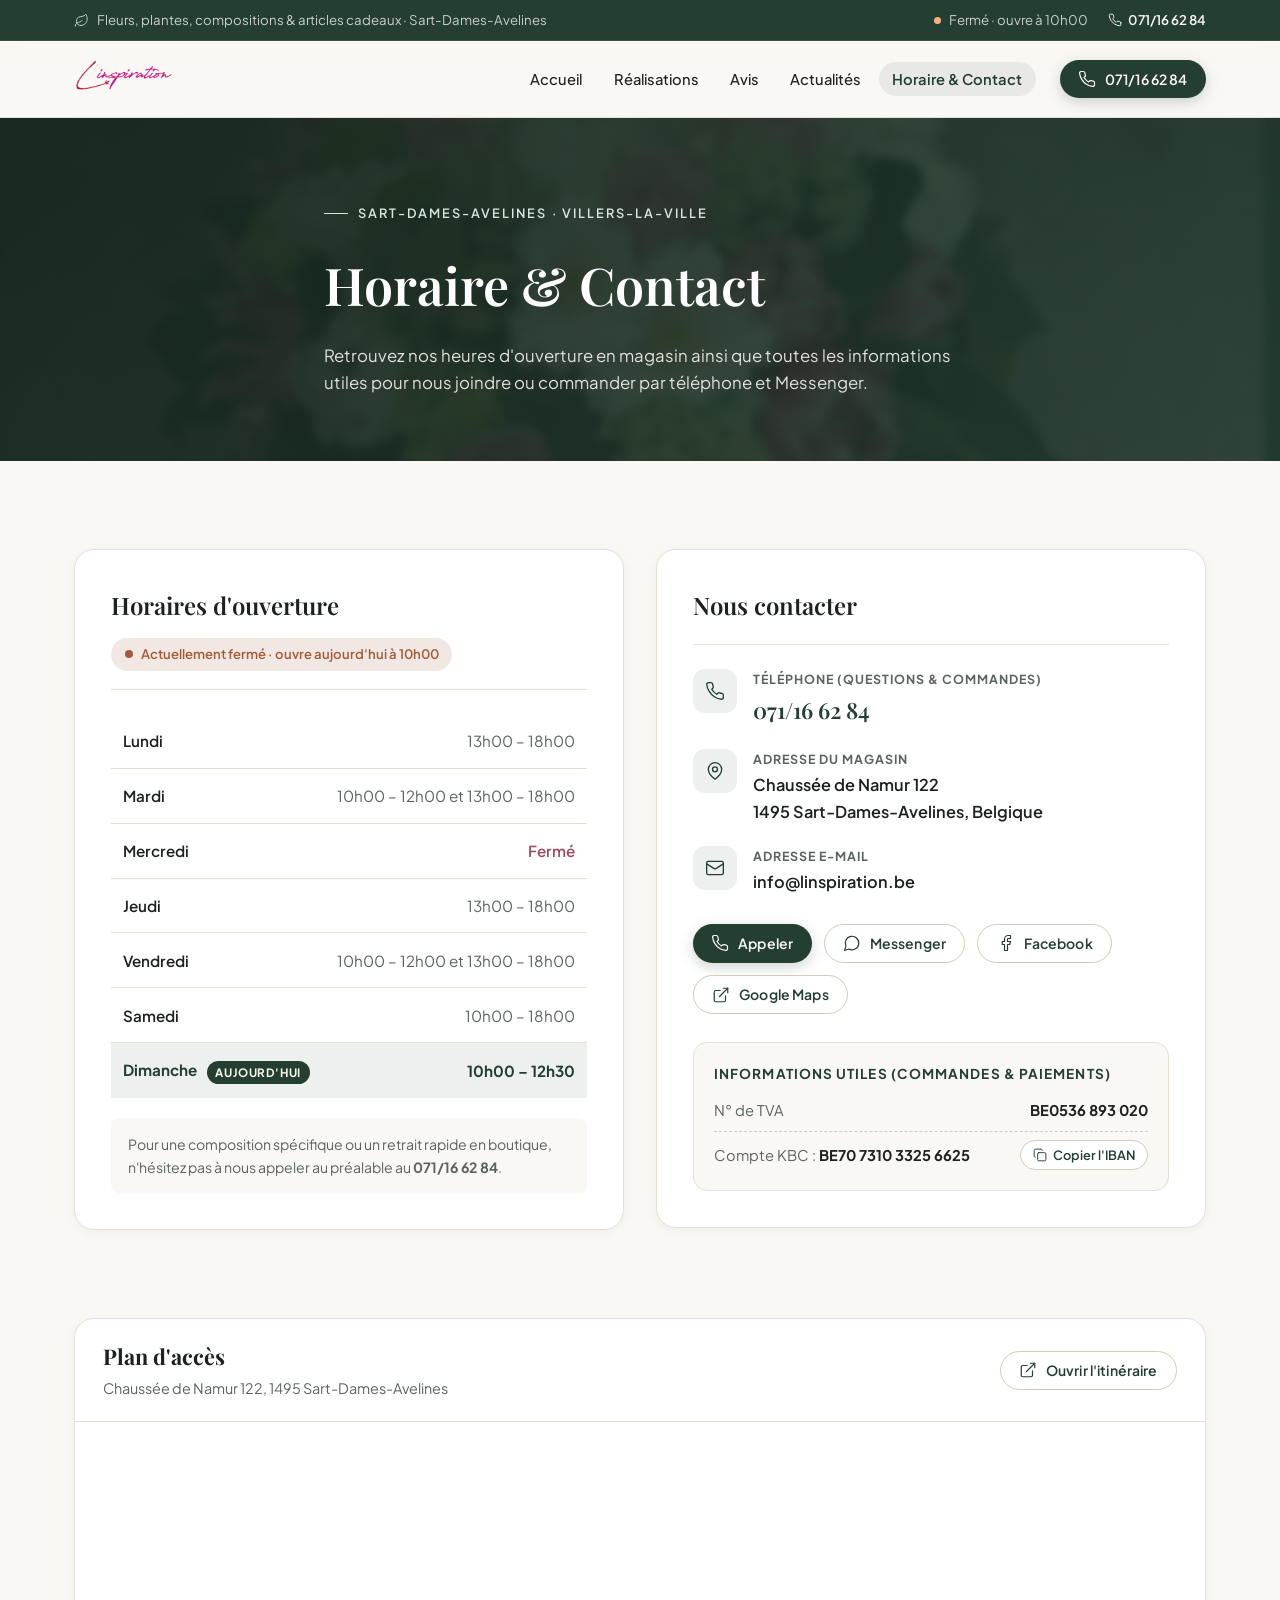
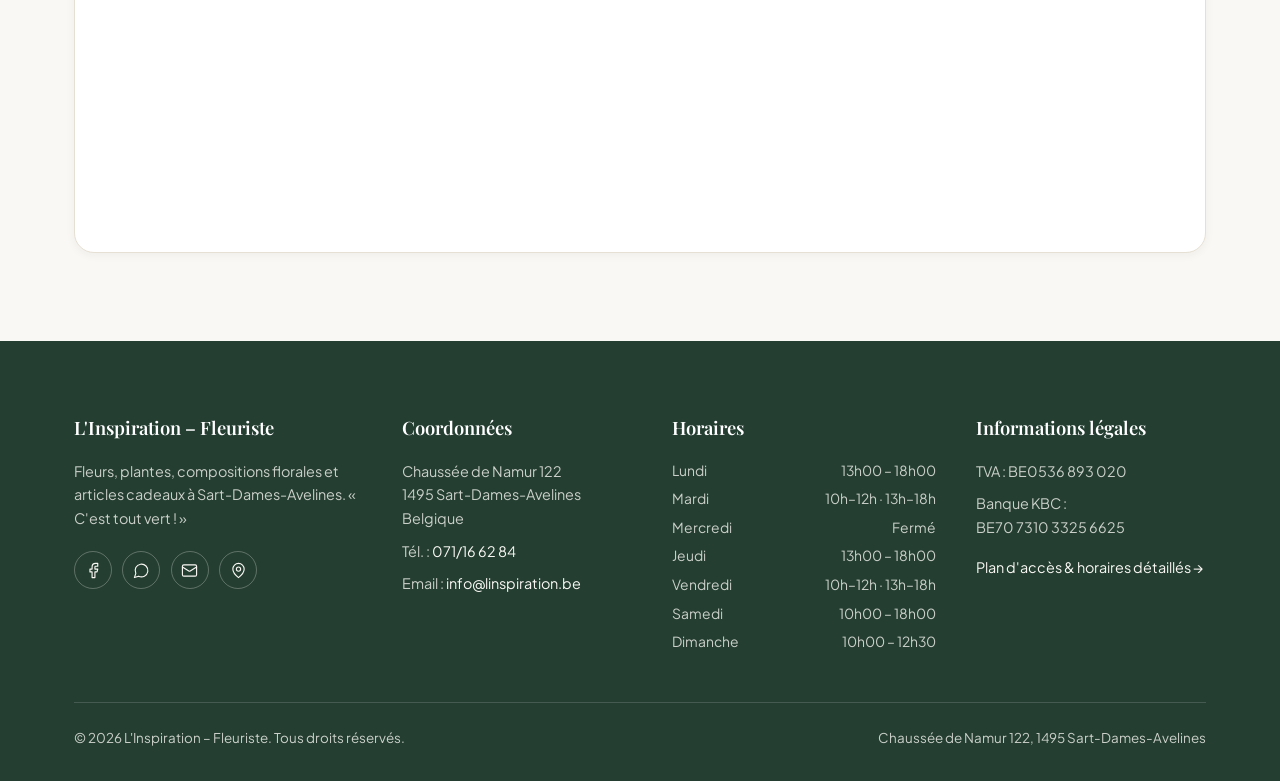
==== commit fe89a20b: "improved website and added content" ====
--- a/horaire-contact.html
+++ b/horaire-contact.html
@@ -19,7 +19,7 @@
     <div class="container topbar__inner">
       <div class="topbar__left">
         <svg viewBox="0 0 24 24" fill="none" stroke="currentColor" stroke-width="1.6" stroke-linecap="round" stroke-linejoin="round" aria-hidden="true"><path d="M11 20A7 7 0 0 1 9.8 6.1C15.5 5 17 4.48 19 2c1 2 2 4.18 2 8 0 5.5-4.78 10-10 10Z"/><path d="M2 21c0-3 1.85-5.36 5.08-6C9.5 14.52 12 13 13 12"/></svg>
-        <span>Fleurs, compositions &amp; décoration · Sart-Dames-Avelines</span>
+        <span>Fleurs, plantes, compositions &amp; articles cadeaux · Sart-Dames-Avelines</span>
       </div>
       <div class="topbar__right">
         <span class="topbar__status js-open-status" data-status-format="short">
@@ -44,7 +44,9 @@
       <nav class="navbar__menu" id="main-menu" aria-label="Navigation principale">
         <ul class="navbar__links">
           <li><a href="index.html" class="navbar__link">Accueil</a></li>
-          <li><a href="index.html#realisations" class="navbar__link">Nos réalisations</a></li>
+          <li><a href="index.html#realisations" class="navbar__link">Réalisations</a></li>
+          <li><a href="index.html#avis" class="navbar__link">Avis</a></li>
+          <li><a href="index.html#actualites" class="navbar__link">Actualités</a></li>
           <li><a href="horaire-contact.html" class="navbar__link" aria-current="page">Horaire &amp; Contact</a></li>
         </ul>
         <a href="tel:+3271166284" class="btn btn--primary btn--sm">
@@ -170,7 +172,7 @@
               <svg viewBox="0 0 24 24" fill="none" stroke="currentColor" stroke-width="1.6" stroke-linecap="round" stroke-linejoin="round" aria-hidden="true"><path d="M7.9 20A9 9 0 1 0 4 16.1L2 22Z"/></svg>
               <span>Messenger</span>
             </a>
-            <a href="https://www.facebook.com/Linspiration-1803857509942127/" target="_blank" rel="noopener noreferrer" class="btn btn--outline btn--sm">
+            <a href="https://www.facebook.com/p/Linspiration-100057343633912/?locale=fr_FR" target="_blank" rel="noopener noreferrer" class="btn btn--outline btn--sm">
               <svg viewBox="0 0 24 24" fill="none" stroke="currentColor" stroke-width="1.6" stroke-linecap="round" stroke-linejoin="round" aria-hidden="true"><path d="M18 2h-3a5 5 0 0 0-5 5v3H7v4h3v8h4v-8h3l1-4h-4V7a1 1 0 0 1 1-1h3z"/></svg>
               <span>Facebook</span>
             </a>
@@ -231,9 +233,9 @@
       <div class="footer__grid">
         <div>
           <h3 class="footer__title">L'Inspiration – Fleuriste</h3>
-          <p class="footer__text">Fleurs, compositions florales et décoration à Sart-Dames-Avelines. « C'est tout vert ! »</p>
+          <p class="footer__text">Fleurs, plantes, compositions florales et articles cadeaux à Sart-Dames-Avelines. « C'est tout vert ! »</p>
           <div class="footer__socials">
-            <a href="https://www.facebook.com/Linspiration-1803857509942127/" target="_blank" rel="noopener noreferrer" class="footer__social" aria-label="Facebook">
+            <a href="https://www.facebook.com/p/Linspiration-100057343633912/?locale=fr_FR" target="_blank" rel="noopener noreferrer" class="footer__social" aria-label="Facebook">
               <svg viewBox="0 0 24 24" fill="none" stroke="currentColor" stroke-width="1.6" stroke-linecap="round" stroke-linejoin="round" aria-hidden="true"><path d="M18 2h-3a5 5 0 0 0-5 5v3H7v4h3v8h4v-8h3l1-4h-4V7a1 1 0 0 1 1-1h3z"/></svg>
             </a>
             <a href="https://www.messenger.com/t/1803857509942127" target="_blank" rel="noopener noreferrer" class="footer__social" aria-label="Messenger">
--- a/styles.css
+++ b/styles.css
@@ -386,23 +386,24 @@
 .navbar__menu {
   display: flex;
   align-items: center;
-  gap: 2rem;
+  gap: 1.5rem;
 }
 
 .navbar__links {
   display: flex;
   align-items: center;
-  gap: 0.4rem;
+  gap: 0.25rem;
 }
 
 .navbar__link {
   position: relative;
-  padding: 0.5rem 0.9rem;
+  padding: 0.5rem 0.85rem;
   border-radius: var(--radius-pill);
-  font-size: 0.93rem;
+  font-size: 0.92rem;
   font-weight: 500;
   color: var(--text-main);
   transition: color var(--t-fast), background-color var(--t-fast);
+  white-space: nowrap;
 }
 
 .navbar__link:hover {
@@ -454,6 +455,7 @@
    ========================================================================== */
 .section {
   padding: 5.5rem 0;
+  scroll-margin-top: calc(var(--nav-height) + 12px);
 }
 
 .section--tinted {
@@ -461,7 +463,7 @@
 }
 
 .section-header {
-  max-width: 640px;
+  max-width: 660px;
   margin: 0 auto 3.25rem;
   text-align: center;
 }
@@ -825,6 +827,351 @@
   padding: 0.25rem 0.6rem;
   border-radius: var(--radius-pill);
   flex-shrink: 0;
+}
+
+/* Avis Clients (Facebook)
+   ========================================================================== */
+.reviews-summary {
+  display: inline-flex;
+  align-items: center;
+  flex-wrap: wrap;
+  justify-content: center;
+  gap: 0.65rem 1rem;
+  margin-top: 1.35rem;
+  padding: 0.65rem 1.25rem;
+  border-radius: var(--radius-pill);
+  background-color: var(--surface);
+  border: 1px solid var(--border);
+  box-shadow: var(--shadow-sm);
+  font-size: 0.9rem;
+  color: var(--text-main);
+}
+
+.reviews-summary__badge {
+  display: inline-flex;
+  align-items: center;
+  gap: 0.45rem;
+  font-weight: 700;
+  color: var(--primary);
+}
+
+.reviews-summary__badge svg {
+  width: 17px;
+  height: 17px;
+  color: var(--accent);
+}
+
+.reviews-summary__sep {
+  width: 4px;
+  height: 4px;
+  border-radius: 50%;
+  background-color: var(--border-strong);
+}
+
+.reviews-summary__link {
+  color: var(--primary);
+  font-weight: 600;
+  text-decoration: underline;
+  text-underline-offset: 3px;
+}
+
+.reviews-summary__link:hover {
+  color: var(--accent);
+}
+
+.review-featured {
+  position: relative;
+  background-color: var(--surface);
+  border: 1px solid var(--border);
+  border-left: 4px solid var(--primary);
+  border-radius: var(--radius-lg);
+  padding: 2.5rem;
+  margin-bottom: 1.75rem;
+  box-shadow: var(--shadow-md);
+}
+
+.review-featured__quote-icon {
+  position: absolute;
+  top: 1.5rem;
+  right: 1.75rem;
+  font-family: var(--font-serif);
+  font-size: 4.5rem;
+  line-height: 1;
+  color: var(--primary-soft);
+  pointer-events: none;
+  user-select: none;
+}
+
+.review-featured__text {
+  font-family: var(--font-serif);
+  font-size: clamp(1.08rem, 1.8vw, 1.24rem);
+  line-height: 1.75;
+  color: var(--text-main);
+  margin: 0 0 1.5rem;
+}
+
+.review-featured__text p {
+  margin: 0 0 0.85rem;
+}
+
+.review-featured__text p:last-child {
+  margin-bottom: 0;
+}
+
+.reviews-grid {
+  columns: 3 290px;
+  column-gap: 1.35rem;
+}
+
+.review-card {
+  break-inside: avoid;
+  margin: 0 0 1.35rem;
+  background-color: var(--surface);
+  border: 1px solid var(--border);
+  border-radius: var(--radius-md);
+  padding: 1.65rem;
+  box-shadow: var(--shadow-sm);
+  display: flex;
+  flex-direction: column;
+  gap: 1.1rem;
+  transition: transform var(--t-normal), box-shadow var(--t-normal), border-color var(--t-normal);
+}
+
+.review-card:hover {
+  transform: translateY(-3px);
+  box-shadow: var(--shadow-md);
+  border-color: var(--border-strong);
+}
+
+.review-card__text {
+  margin: 0;
+  font-size: 0.96rem;
+  line-height: 1.68;
+  color: var(--text-main);
+}
+
+.review-card__text p {
+  margin: 0 0 0.65rem;
+}
+
+.review-card__text p:last-child {
+  margin-bottom: 0;
+}
+
+.review-meta {
+  display: flex;
+  align-items: center;
+  justify-content: space-between;
+  gap: 0.85rem;
+  padding-top: 1rem;
+  border-top: 1px solid var(--border);
+}
+
+.review-author {
+  display: flex;
+  align-items: center;
+  gap: 0.75rem;
+  min-width: 0;
+}
+
+.review-avatar {
+  width: 38px;
+  height: 38px;
+  border-radius: 50%;
+  background-color: var(--primary-soft);
+  color: var(--primary);
+  font-family: var(--font-serif);
+  font-weight: 700;
+  font-size: 0.92rem;
+  display: flex;
+  align-items: center;
+  justify-content: center;
+  flex-shrink: 0;
+}
+
+.review-author__name {
+  display: block;
+  font-weight: 700;
+  font-size: 0.94rem;
+  color: var(--text-main);
+  line-height: 1.25;
+}
+
+.review-author__date {
+  display: block;
+  font-size: 0.8rem;
+  color: var(--text-muted);
+}
+
+.review-badge {
+  display: inline-flex;
+  align-items: center;
+  gap: 0.35rem;
+  font-size: 0.74rem;
+  font-weight: 600;
+  color: var(--primary);
+  background-color: var(--primary-soft);
+  padding: 0.28rem 0.65rem;
+  border-radius: var(--radius-pill);
+  white-space: nowrap;
+  flex-shrink: 0;
+}
+
+.review-badge svg {
+  width: 13px;
+  height: 13px;
+}
+
+/* Section Actualités Facebook
+   ========================================================================== */
+.fb-section-grid {
+  display: grid;
+  grid-template-columns: minmax(0, 1fr) minmax(0, 500px);
+  gap: 3rem;
+  align-items: center;
+}
+
+.fb-intro__title {
+  font-family: var(--font-serif);
+  font-size: clamp(1.9rem, 3.6vw, 2.55rem);
+  font-weight: 600;
+  line-height: 1.18;
+  margin: 0 0 1rem;
+  color: var(--text-main);
+}
+
+.fb-intro__text {
+  font-size: 1rem;
+  color: var(--text-muted);
+  margin: 0 0 1.65rem;
+}
+
+.fb-stats {
+  display: grid;
+  grid-template-columns: repeat(2, minmax(0, 1fr));
+  gap: 1rem;
+  margin-bottom: 1.85rem;
+}
+
+.fb-stat {
+  background-color: var(--surface);
+  border: 1px solid var(--border);
+  border-radius: var(--radius-md);
+  padding: 1.15rem 1.25rem;
+}
+
+.fb-stat strong {
+  display: block;
+  font-family: var(--font-serif);
+  font-size: 1.6rem;
+  line-height: 1.15;
+  color: var(--primary);
+  margin-bottom: 0.2rem;
+}
+
+.fb-stat span {
+  font-size: 0.85rem;
+  color: var(--text-muted);
+}
+
+.fb-highlights {
+  display: grid;
+  gap: 0.7rem;
+  margin-bottom: 2rem;
+}
+
+.fb-highlights li {
+  display: flex;
+  align-items: center;
+  gap: 0.65rem;
+  font-size: 0.94rem;
+  color: var(--text-main);
+}
+
+.fb-highlights svg {
+  width: 18px;
+  height: 18px;
+  color: var(--accent);
+  flex-shrink: 0;
+}
+
+.fb-actions {
+  display: flex;
+  flex-wrap: wrap;
+  gap: 0.85rem;
+}
+
+.fb-embed-card {
+  width: 100%;
+  max-width: 500px;
+  justify-self: center;
+  background-color: var(--surface);
+  border: 1px solid var(--border);
+  border-radius: var(--radius-lg);
+  overflow: hidden;
+  box-shadow: var(--shadow-md);
+}
+
+.fb-embed-card__header {
+  display: flex;
+  align-items: center;
+  justify-content: space-between;
+  gap: 0.75rem;
+  padding: 0.95rem 1.25rem;
+  border-bottom: 1px solid var(--border);
+  background-color: var(--bg-primary);
+  font-size: 0.86rem;
+  font-weight: 600;
+  color: var(--primary);
+}
+
+.fb-embed-card__header span {
+  display: inline-flex;
+  align-items: center;
+  gap: 0.45rem;
+}
+
+.fb-embed-card__header svg {
+  width: 16px;
+  height: 16px;
+}
+
+.fb-embed-card__body {
+  position: relative;
+  min-height: 520px;
+  background-color: #FFFFFF;
+}
+
+.fb-embed-card__iframe {
+  display: block;
+  width: 100%;
+  height: 520px;
+  border: none;
+  overflow: hidden;
+}
+
+.fb-embed-card__footer {
+  padding: 0.85rem 1.25rem;
+  border-top: 1px solid var(--border);
+  background-color: var(--bg-primary);
+  font-size: 0.82rem;
+  color: var(--text-muted);
+  display: flex;
+  align-items: center;
+  justify-content: space-between;
+  flex-wrap: wrap;
+  gap: 0.5rem;
+}
+
+.fb-embed-card__footer a {
+  color: var(--primary);
+  font-weight: 600;
+  text-decoration: underline;
+  text-underline-offset: 3px;
+}
+
+.fb-embed-card__footer a:hover {
+  color: var(--accent);
 }
 
 /* Bandeau Commander & Visite
@@ -1433,6 +1780,18 @@
 
 /* Responsive
    ========================================================================== */
+@media (max-width: 1020px) {
+  .fb-section-grid {
+    grid-template-columns: 1fr;
+    gap: 2.25rem;
+  }
+
+  .fb-embed-card {
+    justify-self: stretch;
+    margin: 0 auto;
+  }
+}
+
 @media (max-width: 980px) {
   .hero__grid {
     grid-template-columns: 1fr;
@@ -1471,7 +1830,7 @@
   }
 }
 
-@media (max-width: 768px) {
+@media (max-width: 860px) {
   .topbar__left {
     display: none;
   }
@@ -1538,8 +1897,13 @@
     display: none;
   }
 
-  .gallery-masonry {
-    columns: 2 220px;
+  .gallery-masonry,
+  .reviews-grid {
+    columns: 2 240px;
+  }
+
+  .review-featured {
+    padding: 1.75rem;
   }
 
   .info-card {
@@ -1556,12 +1920,18 @@
 }
 
 @media (max-width: 520px) {
-  .gallery-masonry {
+  .gallery-masonry,
+  .reviews-grid {
     columns: 1;
   }
 
+  .fb-stats {
+    grid-template-columns: 1fr;
+  }
+
   .hero__actions .btn,
-  .visit-card__actions .btn {
+  .visit-card__actions .btn,
+  .fb-actions .btn {
     width: 100%;
   }
 
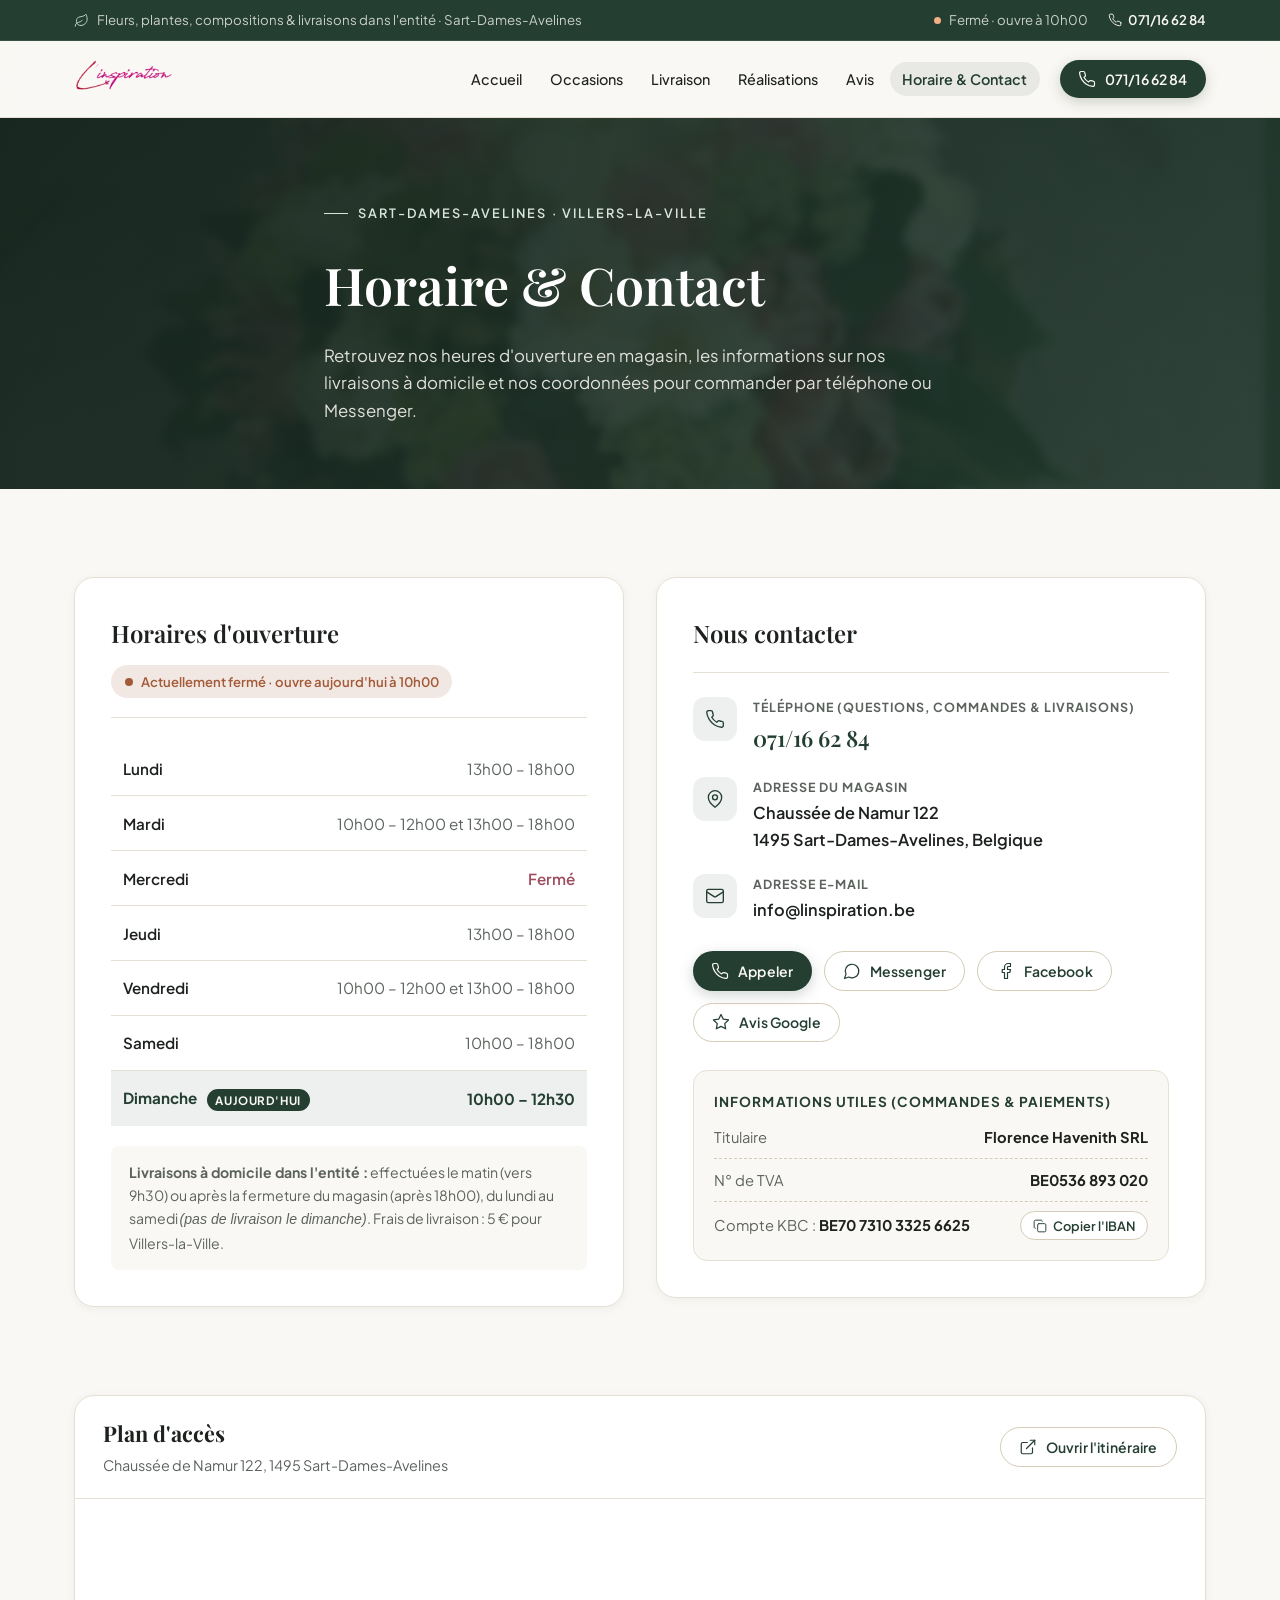
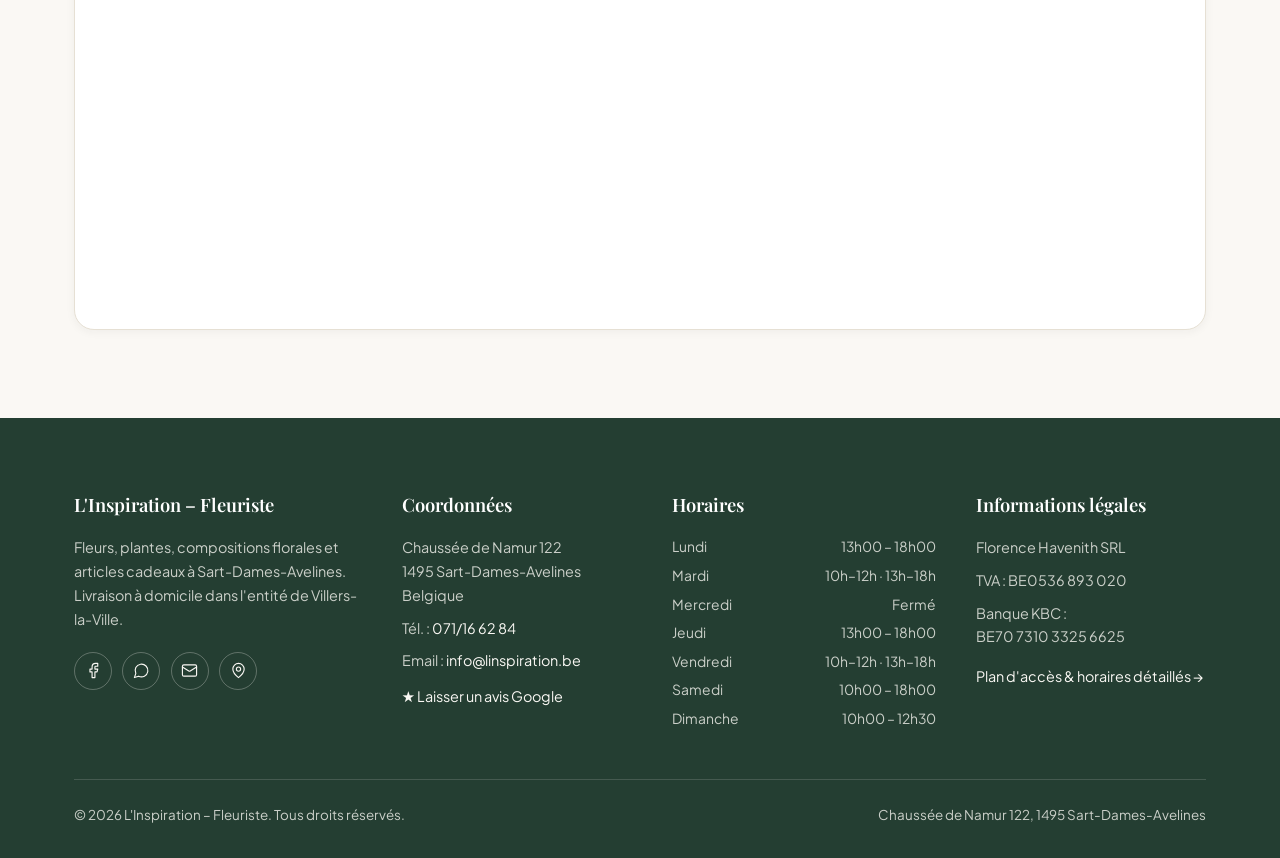
==== commit 006d5185: "improved website with new sections" ====
--- a/horaire-contact.html
+++ b/horaire-contact.html
@@ -4,7 +4,7 @@
   <meta charset="UTF-8">
   <meta name="viewport" content="width=device-width, initial-scale=1.0">
   <title>Horaire &amp; Contact – L'Inspiration – Fleuriste</title>
-  <meta name="description" content="Consultez les horaires d'ouverture, le plan d'accès et les coordonnées de L'Inspiration – Fleuriste, Chaussée de Namur 122 à Sart-Dames-Avelines.">
+  <meta name="description" content="Consultez les horaires d'ouverture, les modalités de livraison à domicile, le plan d'accès et les coordonnées de L'Inspiration – Fleuriste à Sart-Dames-Avelines.">
   <!-- Retirer cette balise lors de la mise en production finale -->
   <meta name="robots" content="noindex, nofollow">
 
@@ -19,7 +19,7 @@
     <div class="container topbar__inner">
       <div class="topbar__left">
         <svg viewBox="0 0 24 24" fill="none" stroke="currentColor" stroke-width="1.6" stroke-linecap="round" stroke-linejoin="round" aria-hidden="true"><path d="M11 20A7 7 0 0 1 9.8 6.1C15.5 5 17 4.48 19 2c1 2 2 4.18 2 8 0 5.5-4.78 10-10 10Z"/><path d="M2 21c0-3 1.85-5.36 5.08-6C9.5 14.52 12 13 13 12"/></svg>
-        <span>Fleurs, plantes, compositions &amp; articles cadeaux · Sart-Dames-Avelines</span>
+        <span>Fleurs, plantes, compositions &amp; livraisons dans l'entité · Sart-Dames-Avelines</span>
       </div>
       <div class="topbar__right">
         <span class="topbar__status js-open-status" data-status-format="short">
@@ -44,9 +44,10 @@
       <nav class="navbar__menu" id="main-menu" aria-label="Navigation principale">
         <ul class="navbar__links">
           <li><a href="index.html" class="navbar__link">Accueil</a></li>
+          <li><a href="index.html#occasions" class="navbar__link">Occasions</a></li>
+          <li><a href="index.html#livraison" class="navbar__link">Livraison</a></li>
           <li><a href="index.html#realisations" class="navbar__link">Réalisations</a></li>
           <li><a href="index.html#avis" class="navbar__link">Avis</a></li>
-          <li><a href="index.html#actualites" class="navbar__link">Actualités</a></li>
           <li><a href="horaire-contact.html" class="navbar__link" aria-current="page">Horaire &amp; Contact</a></li>
         </ul>
         <a href="tel:+3271166284" class="btn btn--primary btn--sm">
@@ -72,7 +73,7 @@
         <p class="hero__eyebrow">Sart-Dames-Avelines · Villers-la-Ville</p>
         <h1 class="page-hero__title">Horaire &amp; Contact</h1>
         <p class="page-hero__lead">
-          Retrouvez nos heures d'ouverture en magasin ainsi que toutes les informations utiles pour nous joindre ou commander par téléphone et Messenger.
+          Retrouvez nos heures d'ouverture en magasin, les informations sur nos livraisons à domicile et nos coordonnées pour commander par téléphone ou Messenger.
         </p>
       </div>
     </section>
@@ -124,7 +125,7 @@
           </table>
 
           <p class="hours-note">
-            Pour une composition spécifique ou un retrait rapide en boutique, n'hésitez pas à nous appeler au préalable au <strong>071/16 62 84</strong>.
+            <strong>Livraisons à domicile dans l'entité :</strong> effectuées le matin (vers 9h30) ou après la fermeture du magasin (après 18h00), du lundi au samedi <em>(pas de livraison le dimanche)</em>. Frais de livraison : 5 € pour Villers-la-Ville.
           </p>
         </div>
 
@@ -138,7 +139,7 @@
             <div class="contact-item">
               <div class="contact-item__icon"><svg viewBox="0 0 24 24" fill="none" stroke="currentColor" stroke-width="1.6" stroke-linecap="round" stroke-linejoin="round" aria-hidden="true"><path d="M22 16.92v3a2 2 0 0 1-2.18 2 19.79 19.79 0 0 1-8.63-3.07 19.5 19.5 0 0 1-6-6 19.79 19.79 0 0 1-3.07-8.67A2 2 0 0 1 4.11 2h3a2 2 0 0 1 2 1.72 12.84 12.84 0 0 0 .7 2.81 2 2 0 0 1-.45 2.11L8.09 9.91a16 16 0 0 0 6 6l1.27-1.27a2 2 0 0 1 2.11-.45 12.84 12.84 0 0 0 2.81.7A2 2 0 0 1 22 16.92z"/></svg></div>
               <div>
-                <span class="contact-item__label">Téléphone (questions &amp; commandes)</span>
+                <span class="contact-item__label">Téléphone (questions, commandes &amp; livraisons)</span>
                 <a href="tel:+3271166284" class="contact-item__value contact-item__value--lg contact-item__link">071/16 62 84</a>
               </div>
             </div>
@@ -176,14 +177,18 @@
               <svg viewBox="0 0 24 24" fill="none" stroke="currentColor" stroke-width="1.6" stroke-linecap="round" stroke-linejoin="round" aria-hidden="true"><path d="M18 2h-3a5 5 0 0 0-5 5v3H7v4h3v8h4v-8h3l1-4h-4V7a1 1 0 0 1 1-1h3z"/></svg>
               <span>Facebook</span>
             </a>
-            <a href="https://goo.gl/maps/VJ64r3A7Ef9FLyR17" target="_blank" rel="noopener noreferrer" class="btn btn--outline btn--sm">
-              <svg viewBox="0 0 24 24" fill="none" stroke="currentColor" stroke-width="1.6" stroke-linecap="round" stroke-linejoin="round" aria-hidden="true"><path d="M18 13v6a2 2 0 0 1-2 2H5a2 2 0 0 1-2-2V8a2 2 0 0 1 2-2h6"/><polyline points="15 3 21 3 21 9"/><line x1="10" x2="21" y1="14" y2="3"/></svg>
-              <span>Google Maps</span>
+            <a href="https://search.google.com/local/writereview?placeid=ChIJPRrcogcrwkcR54Jz701hMEM" target="_blank" rel="noopener noreferrer" class="btn btn--outline btn--sm">
+              <svg viewBox="0 0 24 24" fill="none" stroke="currentColor" stroke-width="1.7" stroke-linecap="round" stroke-linejoin="round" aria-hidden="true"><polygon points="12 2 15.09 8.26 22 9.27 17 14.14 18.18 21.02 12 17.77 5.82 21.02 7 14.14 2 9.27 8.91 8.26 12 2"/></svg>
+              <span>Avis Google</span>
             </a>
           </div>
 
           <div class="payment-box">
             <h3 class="payment-box__title">Informations utiles (commandes &amp; paiements)</h3>
+            <div class="payment-box__row">
+              <span>Titulaire</span>
+              <strong>Florence Havenith SRL</strong>
+            </div>
             <div class="payment-box__row">
               <span>N° de TVA</span>
               <strong>BE0536 893 020</strong>
@@ -233,7 +238,7 @@
       <div class="footer__grid">
         <div>
           <h3 class="footer__title">L'Inspiration – Fleuriste</h3>
-          <p class="footer__text">Fleurs, plantes, compositions florales et articles cadeaux à Sart-Dames-Avelines. « C'est tout vert ! »</p>
+          <p class="footer__text">Fleurs, plantes, compositions florales et articles cadeaux à Sart-Dames-Avelines. Livraison à domicile dans l'entité de Villers-la-Ville.</p>
           <div class="footer__socials">
             <a href="https://www.facebook.com/p/Linspiration-100057343633912/?locale=fr_FR" target="_blank" rel="noopener noreferrer" class="footer__social" aria-label="Facebook">
               <svg viewBox="0 0 24 24" fill="none" stroke="currentColor" stroke-width="1.6" stroke-linecap="round" stroke-linejoin="round" aria-hidden="true"><path d="M18 2h-3a5 5 0 0 0-5 5v3H7v4h3v8h4v-8h3l1-4h-4V7a1 1 0 0 1 1-1h3z"/></svg>
@@ -262,6 +267,9 @@
           </p>
           <p class="footer__text">
             Email : <a href="mailto:info@linspiration.be" class="footer__link">info@linspiration.be</a>
+          </p>
+          <p class="footer__text" style="margin-top: 0.75rem;">
+            <a href="https://search.google.com/local/writereview?placeid=ChIJPRrcogcrwkcR54Jz701hMEM" target="_blank" rel="noopener noreferrer" class="footer__link">★ Laisser un avis Google</a>
           </p>
         </div>
 
@@ -280,6 +288,7 @@
 
         <div>
           <h3 class="footer__title">Informations légales</h3>
+          <p class="footer__text">Florence Havenith SRL</p>
           <p class="footer__text">TVA : BE0536 893 020</p>
           <p class="footer__text">Banque KBC :<br>BE70 7310 3325 6625</p>
           <p class="footer__text" style="margin-top: 1rem;">
--- a/styles.css
+++ b/styles.css
@@ -16,6 +16,7 @@
   --primary-soft: rgba(36, 62, 50, 0.08);
   --accent: #9E4B5E;
   --accent-soft: rgba(158, 75, 94, 0.1);
+  --gold: #C88A2E;
 
   --text-main: #1E221F;
   --text-muted: #5C635E;
@@ -360,7 +361,7 @@
   display: flex;
   align-items: center;
   justify-content: space-between;
-  gap: 1.5rem;
+  gap: 1.25rem;
   height: var(--nav-height);
 }
 
@@ -386,20 +387,20 @@
 .navbar__menu {
   display: flex;
   align-items: center;
-  gap: 1.5rem;
+  gap: 1.25rem;
 }
 
 .navbar__links {
   display: flex;
   align-items: center;
-  gap: 0.25rem;
+  gap: 0.2rem;
 }
 
 .navbar__link {
   position: relative;
-  padding: 0.5rem 0.85rem;
+  padding: 0.5rem 0.78rem;
   border-radius: var(--radius-pill);
-  font-size: 0.92rem;
+  font-size: 0.9rem;
   font-weight: 500;
   color: var(--text-main);
   transition: color var(--t-fast), background-color var(--t-fast);
@@ -665,56 +666,475 @@
   font-size: 0.8rem;
 }
 
-/* Notre Univers (3 Piliers)
+/* Section Occasions & Sur-mesure
    ========================================================================== */
-.pillars {
+.occasions-grid {
   display: grid;
-  grid-template-columns: repeat(3, 1fr);
-  gap: 1.75rem;
-}
-
-.pillar-card {
+  grid-template-columns: repeat(2, 1fr);
+  gap: 1.5rem;
+}
+
+.occasion-card {
+  position: relative;
   background-color: var(--surface);
   border: 1px solid var(--border);
   border-radius: var(--radius-lg);
-  padding: 2.25rem 1.85rem;
+  padding: 2rem;
+  display: flex;
+  gap: 1.35rem;
+  align-items: flex-start;
+  box-shadow: var(--shadow-sm);
   transition: transform var(--t-normal), box-shadow var(--t-normal), border-color var(--t-normal);
 }
 
-.pillar-card:hover {
+.occasion-card:hover {
   transform: translateY(-4px);
   box-shadow: var(--shadow-md);
   border-color: var(--border-strong);
 }
 
-.pillar-card__icon {
-  width: 52px;
-  height: 52px;
+.occasion-card__icon {
+  width: 54px;
+  height: 54px;
   border-radius: 14px;
   background-color: var(--primary-soft);
   color: var(--primary);
   display: flex;
   align-items: center;
   justify-content: center;
-  margin-bottom: 1.35rem;
-}
-
-.pillar-card__icon svg {
-  width: 24px;
-  height: 24px;
-}
-
-.pillar-card__title {
+  flex-shrink: 0;
+}
+
+.occasion-card__icon svg {
+  width: 25px;
+  height: 25px;
+}
+
+.occasion-card__kicker {
+  display: inline-block;
+  font-size: 0.72rem;
+  font-weight: 700;
+  text-transform: uppercase;
+  letter-spacing: 0.12em;
+  color: var(--accent);
+  margin-bottom: 0.35rem;
+}
+
+.occasion-card__title {
   font-family: var(--font-serif);
-  font-size: 1.32rem;
-  font-weight: 600;
-  margin: 0 0 0.65rem;
+  font-size: 1.35rem;
+  font-weight: 600;
+  margin: 0 0 0.55rem;
   color: var(--text-main);
 }
 
-.pillar-card__desc {
+.occasion-card__desc {
+  margin: 0 0 0.95rem;
+  font-size: 0.94rem;
+  color: var(--text-muted);
+}
+
+.occasion-card__tags {
+  display: flex;
+  flex-wrap: wrap;
+  gap: 0.45rem;
+}
+
+.occasion-card__tags span {
+  font-size: 0.78rem;
+  font-weight: 500;
+  color: var(--primary);
+  background-color: var(--bg-primary);
+  border: 1px solid var(--border);
+  padding: 0.22rem 0.65rem;
+  border-radius: var(--radius-pill);
+}
+
+/* Section Livraison à domicile
+   ========================================================================== */
+.delivery-layout {
+  display: grid;
+  grid-template-columns: minmax(0, 1.05fr) minmax(0, 0.95fr);
+  gap: 2.25rem;
+  align-items: stretch;
+}
+
+.delivery-main {
+  background-color: var(--surface);
+  border: 1px solid var(--border);
+  border-radius: var(--radius-lg);
+  padding: 2.5rem;
+  box-shadow: var(--shadow-sm);
+  display: flex;
+  flex-direction: column;
+  justify-content: space-between;
+}
+
+.delivery-main__title {
+  font-family: var(--font-serif);
+  font-size: clamp(1.85rem, 3.4vw, 2.4rem);
+  font-weight: 600;
+  line-height: 1.18;
+  margin: 0 0 0.9rem;
+  color: var(--text-main);
+}
+
+.delivery-main__lead {
+  font-size: 0.98rem;
+  color: var(--text-muted);
+  margin: 0 0 1.75rem;
+}
+
+.delivery-facts {
+  display: grid;
+  grid-template-columns: repeat(2, minmax(0, 1fr));
+  gap: 1rem;
+  margin-bottom: 1.85rem;
+}
+
+.delivery-fact {
+  padding: 1.1rem 1.15rem;
+  border-radius: var(--radius-md);
+  background-color: var(--bg-primary);
+  border: 1px solid var(--border);
+}
+
+.delivery-fact__head {
+  display: flex;
+  align-items: center;
+  gap: 0.5rem;
+  font-size: 0.78rem;
+  font-weight: 700;
+  text-transform: uppercase;
+  letter-spacing: 0.08em;
+  color: var(--primary);
+  margin-bottom: 0.35rem;
+}
+
+.delivery-fact__head svg {
+  width: 16px;
+  height: 16px;
+  color: var(--accent);
+  flex-shrink: 0;
+}
+
+.delivery-fact p {
   margin: 0;
+  font-size: 0.9rem;
+  color: var(--text-main);
+  line-height: 1.5;
+}
+
+.delivery-fact small {
+  display: block;
+  margin-top: 0.2rem;
+  font-size: 0.8rem;
+  color: var(--text-muted);
+}
+
+.delivery-steps-card {
+  background-color: var(--primary);
+  color: var(--text-on-dark);
+  border-radius: var(--radius-lg);
+  padding: 2.5rem;
+  box-shadow: var(--shadow-md);
+  display: flex;
+  flex-direction: column;
+  justify-content: space-between;
+  gap: 1.5rem;
+}
+
+.delivery-steps-card__eyebrow {
+  font-size: 0.76rem;
+  font-weight: 700;
+  text-transform: uppercase;
+  letter-spacing: 0.16em;
+  color: #B9D4C5;
+  margin-bottom: 0.5rem;
+  display: block;
+}
+
+.delivery-steps-card__title {
+  font-family: var(--font-serif);
+  font-size: 1.65rem;
+  font-weight: 600;
+  margin: 0 0 1.4rem;
+  color: #FFFFFF;
+}
+
+.delivery-steps {
+  display: grid;
+  gap: 1.15rem;
+}
+
+.delivery-step {
+  display: flex;
+  align-items: flex-start;
+  gap: 0.95rem;
+}
+
+.delivery-step__num {
+  width: 30px;
+  height: 30px;
+  border-radius: 50%;
+  background-color: rgba(250, 248, 244, 0.14);
+  border: 1px solid rgba(250, 248, 244, 0.3);
+  color: #FFFFFF;
+  font-family: var(--font-serif);
+  font-weight: 700;
   font-size: 0.95rem;
+  display: flex;
+  align-items: center;
+  justify-content: center;
+  flex-shrink: 0;
+  margin-top: 2px;
+}
+
+.delivery-step strong {
+  display: block;
+  font-size: 0.96rem;
+  color: #FFFFFF;
+  margin-bottom: 0.2rem;
+}
+
+.delivery-step p {
+  margin: 0;
+  font-size: 0.89rem;
+  color: var(--text-on-dark-muted);
+  line-height: 1.55;
+}
+
+.delivery-bank {
+  padding: 1.15rem 1.25rem;
+  border-radius: var(--radius-md);
+  background-color: rgba(250, 248, 244, 0.09);
+  border: 1px solid rgba(250, 248, 244, 0.2);
+}
+
+.delivery-bank__label {
+  font-size: 0.75rem;
+  font-weight: 700;
+  text-transform: uppercase;
+  letter-spacing: 0.1em;
+  color: #B9D4C5;
+  margin-bottom: 0.35rem;
+  display: block;
+}
+
+.delivery-bank__row {
+  display: flex;
+  align-items: center;
+  justify-content: space-between;
+  flex-wrap: wrap;
+  gap: 0.65rem;
+  font-size: 0.9rem;
+}
+
+.delivery-bank__row strong {
+  color: #FFFFFF;
+}
+
+.copy-btn--on-dark {
+  color: var(--primary);
+  background-color: var(--bg-primary);
+  border-color: transparent;
+}
+
+.copy-btn--on-dark:hover {
+  background-color: #FFFFFF;
+  color: var(--primary);
+  border-color: transparent;
+}
+
+.delivery-actions {
+  display: flex;
+  flex-wrap: wrap;
+  gap: 0.85rem;
+}
+
+/* Carrousel des créations Facebook (fb_images/)
+   ========================================================================== */
+.carousel-header {
+  display: flex;
+  align-items: flex-end;
+  justify-content: space-between;
+  flex-wrap: wrap;
+  gap: 1.5rem;
+  margin-bottom: 2.25rem;
+}
+
+.carousel-header__text {
+  max-width: 620px;
+}
+
+.carousel-header__text .section-title {
+  margin-bottom: 0.6rem;
+}
+
+.carousel-controls {
+  display: flex;
+  align-items: center;
+  gap: 0.75rem;
+}
+
+.carousel-counter {
+  font-size: 0.86rem;
+  font-weight: 600;
+  color: var(--text-muted);
+  margin-right: 0.35rem;
+  font-variant-numeric: tabular-nums;
+}
+
+.carousel-btn {
+  width: 46px;
+  height: 46px;
+  border-radius: 50%;
+  background-color: var(--surface);
+  border: 1px solid var(--border-strong);
+  color: var(--primary);
+  display: inline-flex;
+  align-items: center;
+  justify-content: center;
+  box-shadow: var(--shadow-sm);
+  transition: background-color var(--t-fast), color var(--t-fast), border-color var(--t-fast), transform var(--t-fast), opacity var(--t-fast);
+}
+
+.carousel-btn svg {
+  width: 20px;
+  height: 20px;
+}
+
+.carousel-btn:hover:not(:disabled) {
+  background-color: var(--primary);
+  color: var(--text-on-dark);
+  border-color: var(--primary);
+  transform: translateY(-1px);
+}
+
+.carousel-btn:disabled {
+  opacity: 0.38;
+  cursor: not-allowed;
+}
+
+.carousel-track {
+  display: flex;
+  gap: 1.25rem;
+  overflow-x: auto;
+  scroll-snap-type: x mandatory;
+  scroll-behavior: smooth;
+  padding: 0.35rem 0.15rem 1.25rem;
+  scrollbar-width: none;
+  -ms-overflow-style: none;
+  cursor: grab;
+}
+
+.carousel-track:active {
+  cursor: grabbing;
+}
+
+.carousel-track::-webkit-scrollbar {
+  display: none;
+}
+
+.carousel-slide {
+  flex: 0 0 calc((100% - 3.75rem) / 4);
+  min-width: 255px;
+  scroll-snap-align: start;
+  margin: 0;
+  border-radius: var(--radius-md);
+  overflow: hidden;
+  background-color: var(--surface);
+  border: 1px solid var(--border);
+  box-shadow: var(--shadow-sm);
+  transition: transform var(--t-normal), box-shadow var(--t-normal);
+}
+
+.carousel-slide:hover {
+  transform: translateY(-4px);
+  box-shadow: var(--shadow-md);
+}
+
+.carousel-slide__trigger {
+  position: relative;
+  display: block;
+  width: 100%;
+  aspect-ratio: 4 / 5;
+  padding: 0;
+  overflow: hidden;
+  background-color: var(--bg-secondary);
+}
+
+.carousel-slide img {
+  width: 100%;
+  height: 100%;
+  object-fit: cover;
+  transition: transform var(--t-slow);
+  user-select: none;
+  -webkit-user-drag: none;
+}
+
+.carousel-slide:hover img {
+  transform: scale(1.05);
+}
+
+.carousel-slide__zoom {
+  position: absolute;
+  right: 0.75rem;
+  bottom: 0.75rem;
+  width: 34px;
+  height: 34px;
+  border-radius: 50%;
+  background-color: rgba(250, 248, 244, 0.92);
+  color: var(--primary);
+  display: flex;
+  align-items: center;
+  justify-content: center;
+  opacity: 0;
+  transform: translateY(4px);
+  transition: opacity var(--t-fast), transform var(--t-fast);
+  box-shadow: var(--shadow-sm);
+}
+
+.carousel-slide__zoom svg {
+  width: 16px;
+  height: 16px;
+}
+
+.carousel-slide:hover .carousel-slide__zoom,
+.carousel-slide__trigger:focus-visible .carousel-slide__zoom {
+  opacity: 1;
+  transform: translateY(0);
+}
+
+.carousel-progress-wrap {
+  display: flex;
+  align-items: center;
+  justify-content: space-between;
+  flex-wrap: wrap;
+  gap: 1rem;
+  margin-top: 0.5rem;
+}
+
+.carousel-progress {
+  flex: 1;
+  min-width: 180px;
+  max-width: 360px;
+  height: 4px;
+  border-radius: var(--radius-pill);
+  background-color: var(--border);
+  overflow: hidden;
+}
+
+.carousel-progress__bar {
+  height: 100%;
+  width: 25%;
+  background-color: var(--primary);
+  border-radius: var(--radius-pill);
+  transition: width 200ms var(--ease);
+}
+
+.carousel-hint {
+  font-size: 0.85rem;
   color: var(--text-muted);
 }
 
@@ -829,7 +1249,7 @@
   flex-shrink: 0;
 }
 
-/* Avis Clients (Facebook)
+/* Avis Clients (Facebook + Google)
    ========================================================================== */
 .reviews-summary {
   display: inline-flex;
@@ -838,7 +1258,7 @@
   justify-content: center;
   gap: 0.65rem 1rem;
   margin-top: 1.35rem;
-  padding: 0.65rem 1.25rem;
+  padding: 0.65rem 1.35rem;
   border-radius: var(--radius-pill);
   background-color: var(--surface);
   border: 1px solid var(--border);
@@ -850,7 +1270,7 @@
 .reviews-summary__badge {
   display: inline-flex;
   align-items: center;
-  gap: 0.45rem;
+  gap: 0.4rem;
   font-weight: 700;
   color: var(--primary);
 }
@@ -859,6 +1279,11 @@
   width: 17px;
   height: 17px;
   color: var(--accent);
+}
+
+.reviews-summary__badge--stars svg {
+  color: var(--gold);
+  fill: var(--gold);
 }
 
 .reviews-summary__sep {
@@ -866,17 +1291,6 @@
   height: 4px;
   border-radius: 50%;
   background-color: var(--border-strong);
-}
-
-.reviews-summary__link {
-  color: var(--primary);
-  font-weight: 600;
-  text-decoration: underline;
-  text-underline-offset: 3px;
-}
-
-.reviews-summary__link:hover {
-  color: var(--accent);
 }
 
 .review-featured {
@@ -1020,6 +1434,66 @@
 .review-badge svg {
   width: 13px;
   height: 13px;
+}
+
+/* Bandeau Appel à Avis Google */
+.google-review-cta {
+  margin-top: 2.25rem;
+  padding: 2rem 2.25rem;
+  border-radius: var(--radius-lg);
+  background-color: var(--surface);
+  border: 1px solid var(--border);
+  box-shadow: var(--shadow-sm);
+  display: flex;
+  align-items: center;
+  justify-content: space-between;
+  flex-wrap: wrap;
+  gap: 1.5rem;
+}
+
+.google-review-cta__content {
+  display: flex;
+  align-items: center;
+  gap: 1.15rem;
+  max-width: 620px;
+}
+
+.google-review-cta__icon {
+  width: 52px;
+  height: 52px;
+  border-radius: 14px;
+  background-color: rgba(200, 138, 46, 0.14);
+  color: var(--gold);
+  display: flex;
+  align-items: center;
+  justify-content: center;
+  flex-shrink: 0;
+}
+
+.google-review-cta__icon svg {
+  width: 24px;
+  height: 24px;
+  fill: currentColor;
+}
+
+.google-review-cta__title {
+  font-family: var(--font-serif);
+  font-size: 1.3rem;
+  font-weight: 600;
+  margin: 0 0 0.25rem;
+  color: var(--text-main);
+}
+
+.google-review-cta__text {
+  margin: 0;
+  font-size: 0.93rem;
+  color: var(--text-muted);
+}
+
+.google-review-cta__actions {
+  display: flex;
+  flex-wrap: wrap;
+  gap: 0.75rem;
 }
 
 /* Section Actualités Facebook
@@ -1389,7 +1863,7 @@
 
 .hours-note {
   margin: 1.25rem 0 0;
-  padding: 0.9rem 1.05rem;
+  padding: 0.95rem 1.1rem;
   border-radius: var(--radius-sm);
   background-color: var(--bg-primary);
   font-size: 0.88rem;
@@ -1781,14 +2255,19 @@
 /* Responsive
    ========================================================================== */
 @media (max-width: 1020px) {
-  .fb-section-grid {
+  .fb-section-grid,
+  .delivery-layout {
     grid-template-columns: 1fr;
-    gap: 2.25rem;
+    gap: 2rem;
   }
 
   .fb-embed-card {
     justify-self: stretch;
     margin: 0 auto;
+  }
+
+  .carousel-slide {
+    flex: 0 0 calc((100% - 2.5rem) / 3);
   }
 }
 
@@ -1803,7 +2282,7 @@
     max-width: 360px;
   }
 
-  .pillars {
+  .occasions-grid {
     grid-template-columns: 1fr;
   }
 
@@ -1830,7 +2309,7 @@
   }
 }
 
-@media (max-width: 860px) {
+@media (max-width: 940px) {
   .topbar__left {
     display: none;
   }
@@ -1902,7 +2381,15 @@
     columns: 2 240px;
   }
 
-  .review-featured {
+  .carousel-slide {
+    flex: 0 0 calc((100% - 1.25rem) / 2);
+    min-width: 230px;
+  }
+
+  .review-featured,
+  .delivery-main,
+  .delivery-steps-card,
+  .google-review-cta {
     padding: 1.75rem;
   }
 
@@ -1919,19 +2406,32 @@
   }
 }
 
-@media (max-width: 520px) {
+@media (max-width: 560px) {
   .gallery-masonry,
   .reviews-grid {
     columns: 1;
   }
 
+  .delivery-facts,
   .fb-stats {
     grid-template-columns: 1fr;
   }
 
+  .occasion-card {
+    flex-direction: column;
+    padding: 1.5rem;
+  }
+
+  .carousel-slide {
+    flex: 0 0 82%;
+    min-width: 240px;
+  }
+
   .hero__actions .btn,
   .visit-card__actions .btn,
-  .fb-actions .btn {
+  .fb-actions .btn,
+  .delivery-actions .btn,
+  .google-review-cta__actions .btn {
     width: 100%;
   }
 
